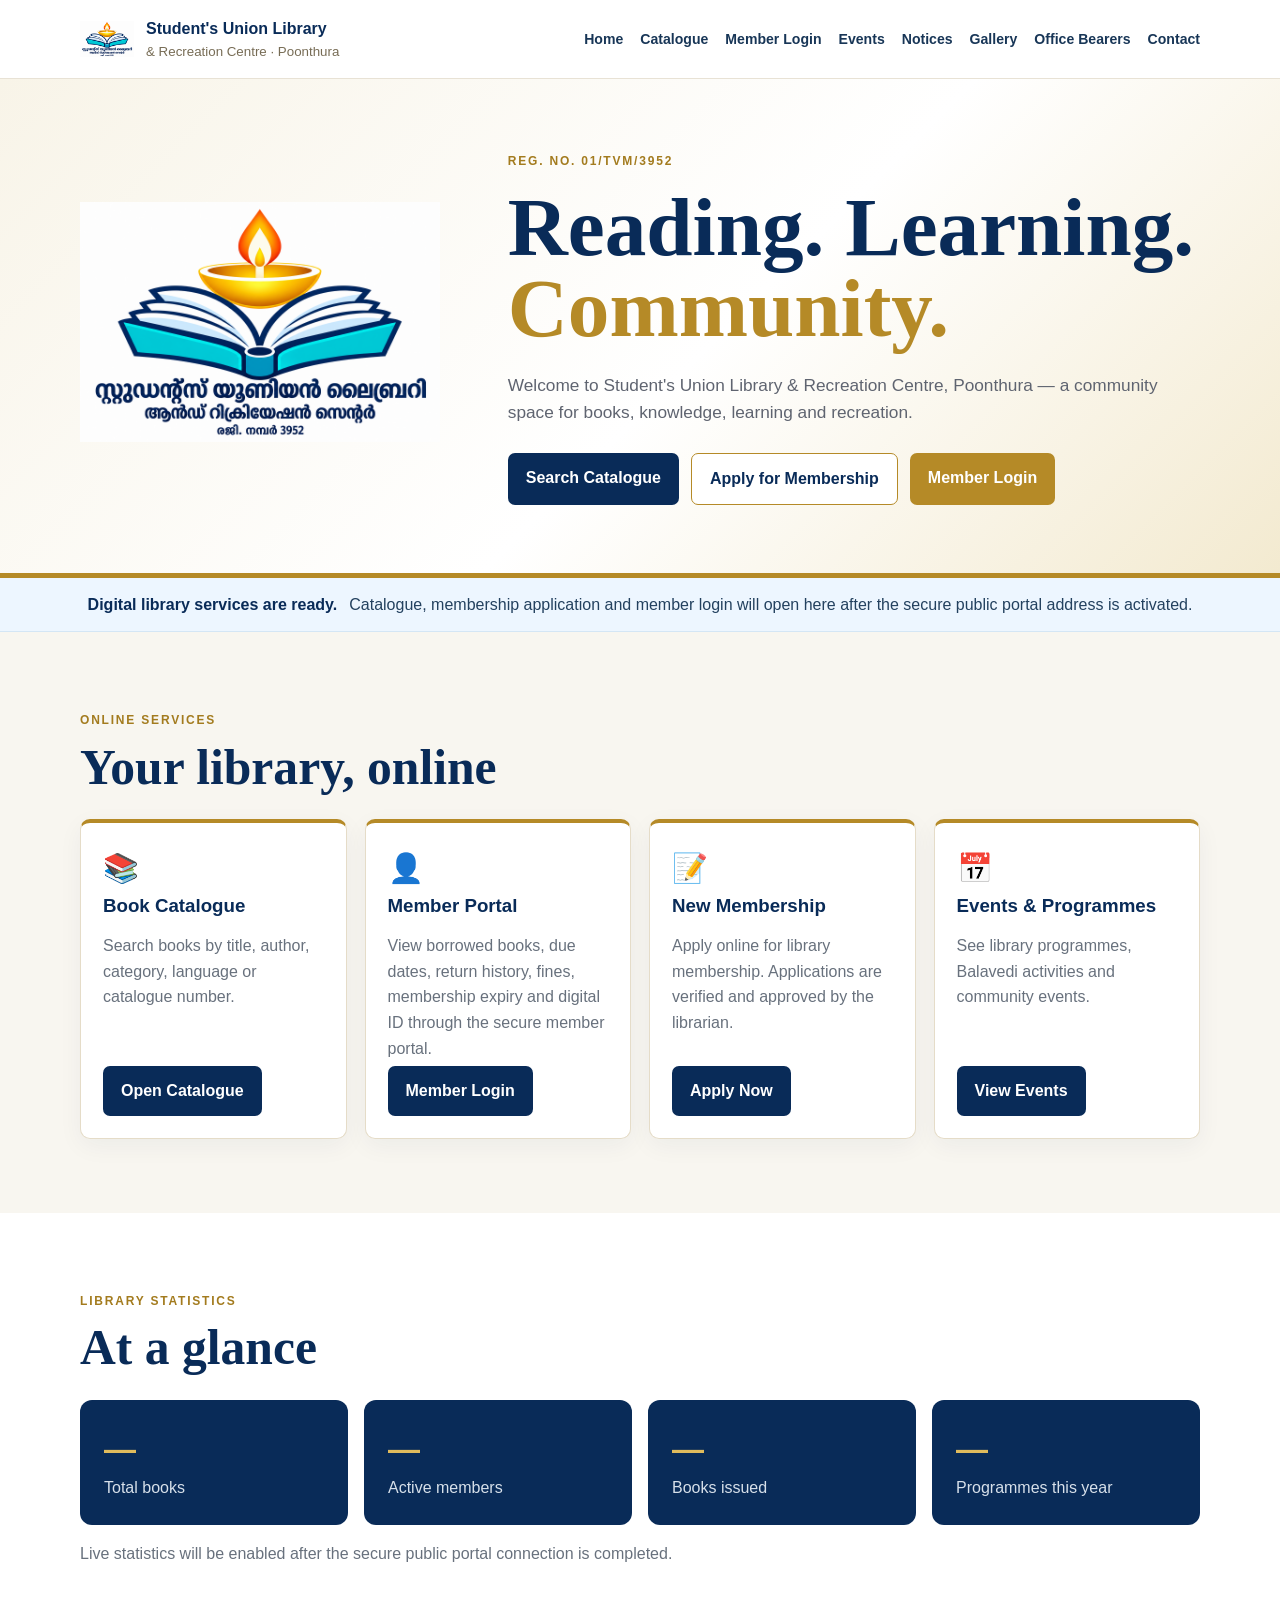
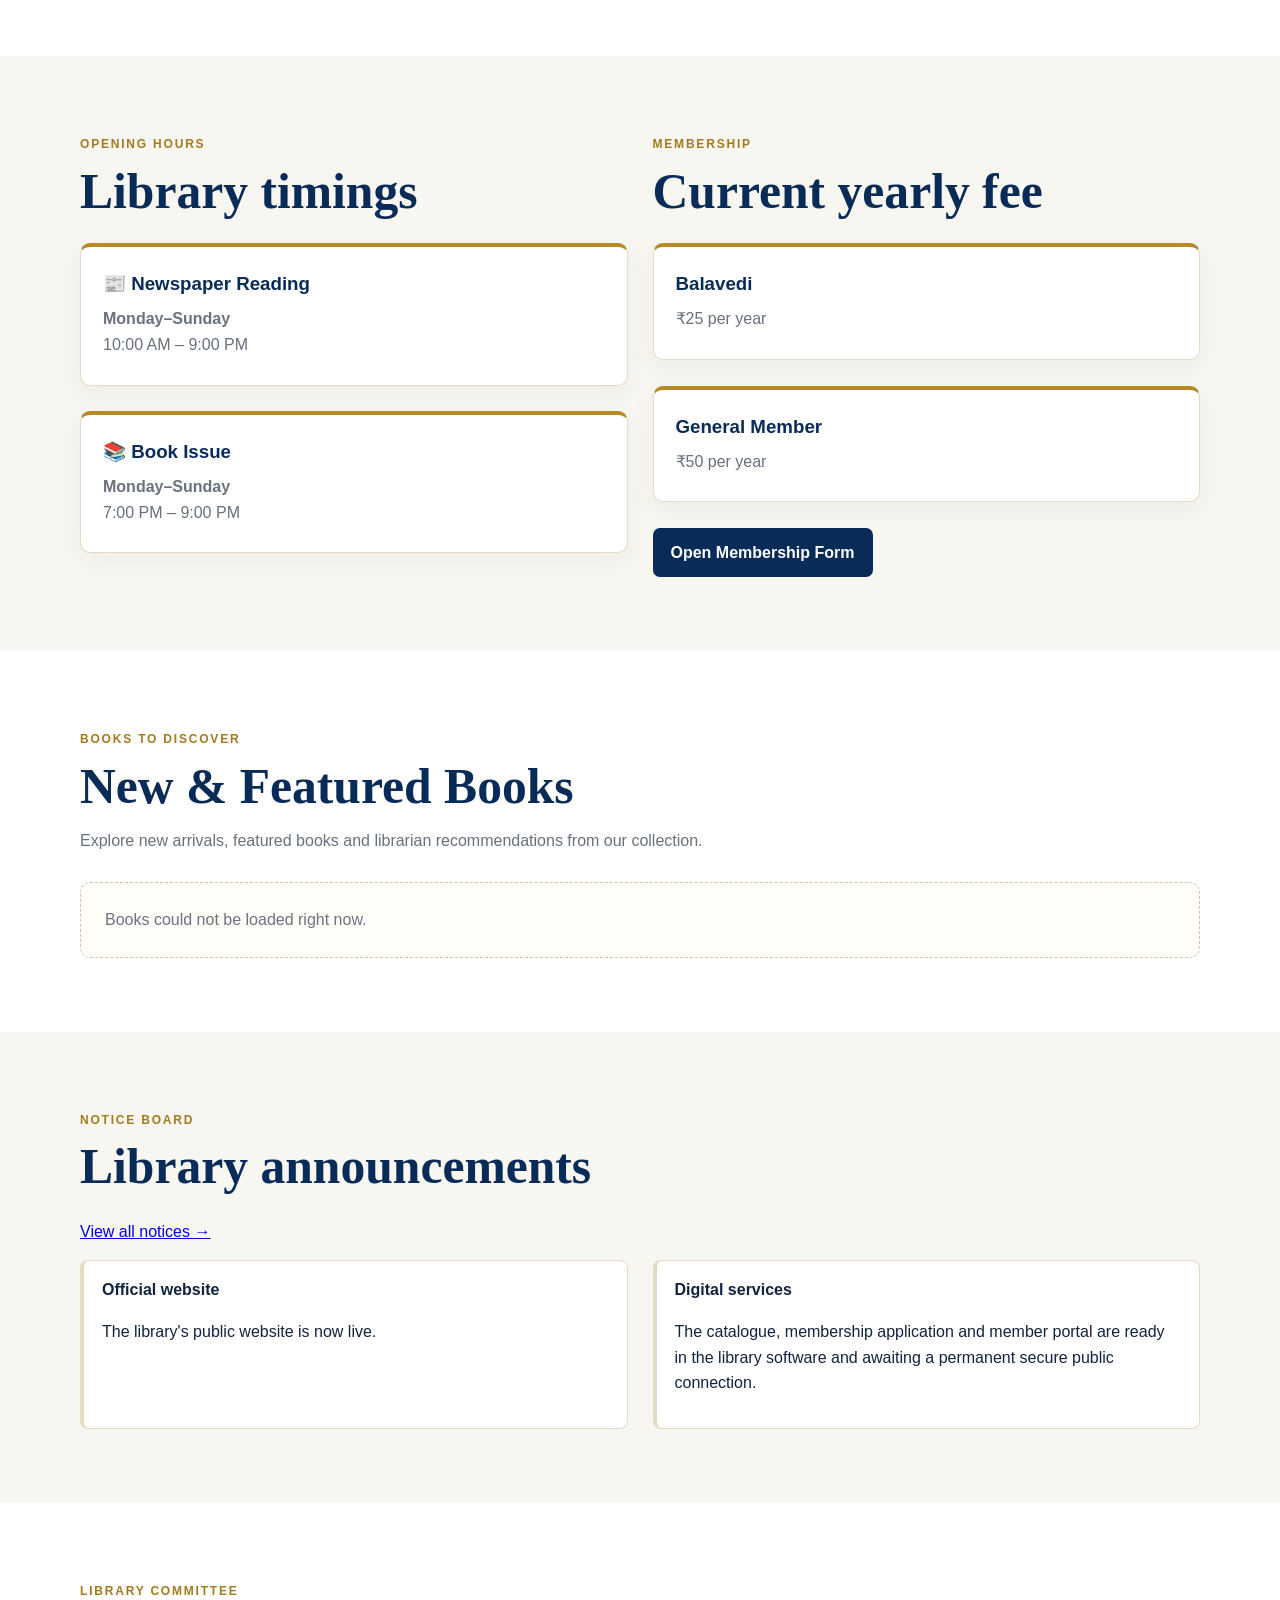
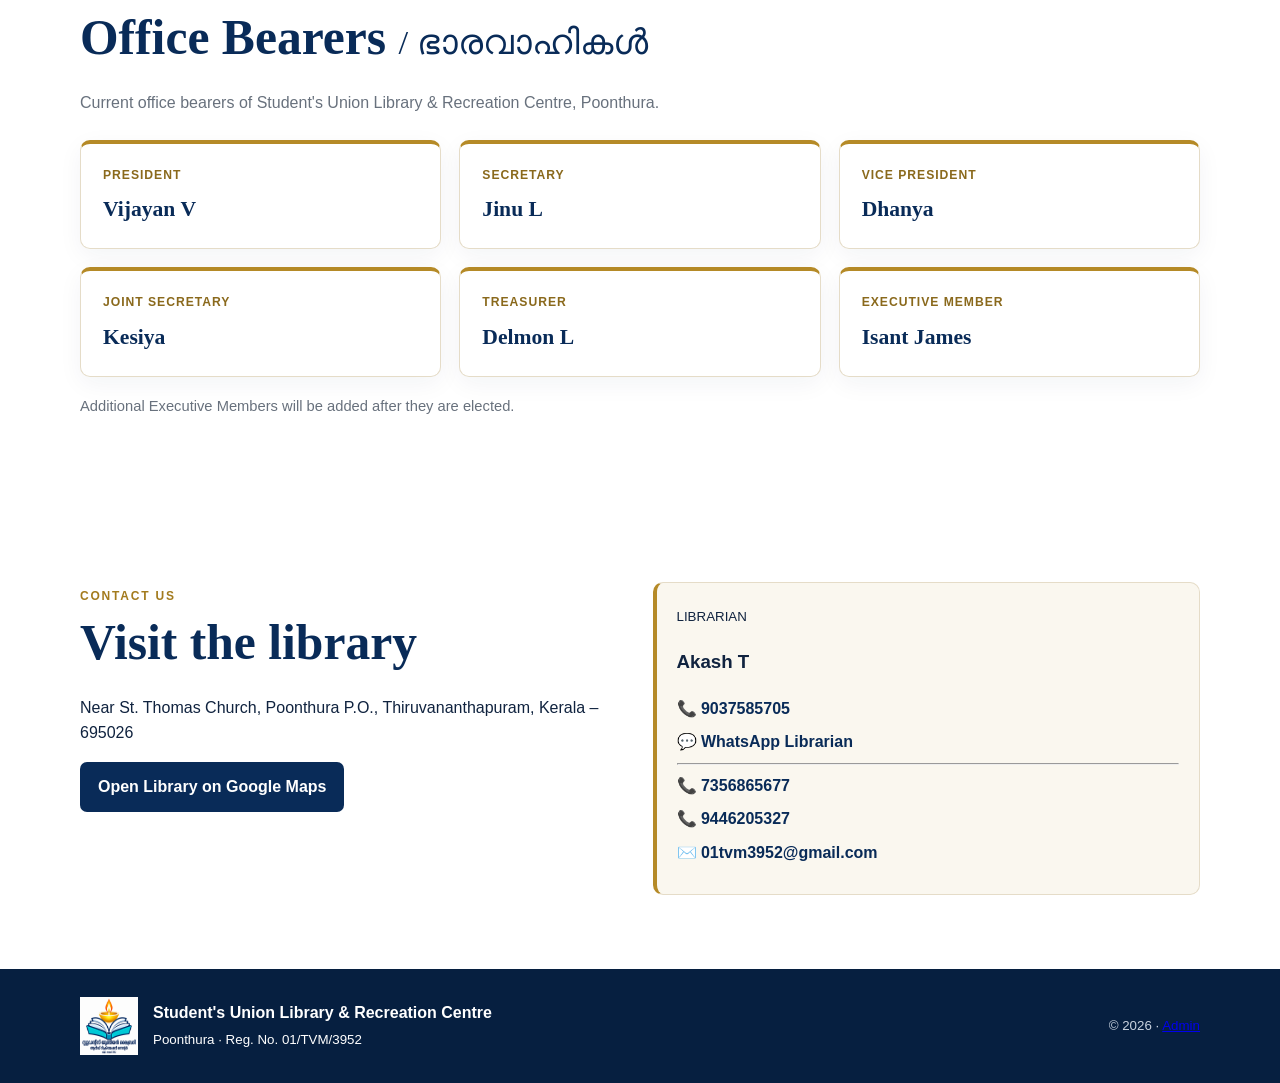
==== index.html @ 52c7177d "Fix HTML encoding issues in index.html" ====
<!doctype html><html><head><meta charset="utf-8"><meta name="viewport" content="width=device-width,initial-scale=1"><title>Student's Union Library & Recreation Centre</title><link rel="stylesheet" href="styles.css"></head><body><header class="top"><div class="wrap nav"><a class="identity" href="index.html"><img src="library-logo.png?v=20261009" alt="Library logo"><div><b>Student's Union Library</b><small>& Recreation Centre · Poonthura</small></div></a><button class="menu" aria-label="Menu">☰</button><nav><a href="index.html">Home</a><a href="catalogue.html">Catalogue</a><a href="member-login.html">Member Login</a><a href="events.html">Events</a><a href="notices.html">Notices</a><a href="gallery.html">Gallery</a><a href="#office-bearers">Office Bearers</a><a href="index.html#contact">Contact</a></nav></div></header><section class="hero"><div class="wrap hero-grid"><div class="hero-logo"><img src="library-logo.png" alt="Official library emblem"></div><div><span class="tag">REG. NO. 01/TVM/3952</span><h1>Reading. Learning.<br><em>Community.</em></h1><p>Welcome to Student's Union Library & Recreation Centre, Poonthura — a community space for books, knowledge, learning and recreation.</p><div class="actions"><a class="primary" href="catalogue.html">Search Catalogue</a><a class="outline" href="new-member-form.html">Apply for Membership</a><a class="gold-btn btn" href="member-login.html">Member Login</a></div></div></div></section><section class="portal-readiness"><div class="wrap">
<div class="portal-ready-box"><strong>Digital library services are ready.</strong>
<span>Catalogue, membership application and member login will open here after the secure public portal address is activated.</span></div>
</div></section><section class="section soft"><div class="wrap"><span class="eyebrow">Online services</span><h2>Your library, online</h2><div class="grid-4"><div class="card portal-card"><div class="icon">📚</div><h3>Book Catalogue</h3><p>Search books by title, author, category, language or catalogue number.</p><a class="btn primary" href="catalogue.html">Open Catalogue</a></div><div class="card portal-card"><div class="icon">👤</div><h3>Member Portal</h3><p>View borrowed books, due dates, return history, fines, membership expiry and digital ID through the secure member portal.</p><a class="btn primary" href="member-login.html">Member Login</a></div><div class="card portal-card"><div class="icon">📝</div><h3>New Membership</h3><p>Apply online for library membership. Applications are verified and approved by the librarian.</p><a class="btn primary" href="new-member-form.html">Apply Now</a></div><div class="card portal-card"><div class="icon">📅</div><h3>Events & Programmes</h3><p>See library programmes, Balavedi activities and community events.</p><a class="btn primary" href="events.html">View Events</a></div></div></div></section><section class="section"><div class="wrap"><span class="eyebrow">Library statistics</span><h2>At a glance</h2><div class="stats"><div class="stat"><strong>—</strong><span>Total books</span></div><div class="stat"><strong>—</strong><span>Active members</span></div><div class="stat"><strong>—</strong><span>Books issued</span></div><div class="stat"><strong>—</strong><span>Programmes this year</span></div></div><p style="color:#68717d">Live statistics will be enabled after the secure public portal connection is completed.</p></div></section><section class="section soft"><div class="wrap grid-2"><div><span class="eyebrow">Opening hours</span><h2>Library timings</h2><div class="card"><h3>📰 Newspaper Reading</h3><p><b>Monday–Sunday</b><br>10:00 AM – 9:00 PM</p></div><br><div class="card"><h3>📚 Book Issue</h3><p><b>Monday–Sunday</b><br>7:00 PM – 9:00 PM</p></div></div><div><span class="eyebrow">Membership</span><h2>Current yearly fee</h2><div class="card"><h3>Balavedi</h3><p>₹25 per year</p></div><br><div class="card"><h3>General Member</h3><p>₹50 per year</p></div><br><a class="primary" href="new-member-form.html">Open Membership Form</a></div></div></section><section class="section" id="website-books">
<div class="wrap">
<span class="eyebrow">Books to discover</span>
<h2>New &amp; Featured Books</h2>
<p class="books-intro">Explore new arrivals, featured books and librarian recommendations from our collection.</p>

<div id="website-books-grid" class="website-books-grid">
<div class="empty-state">Loading books...</div>
</div>
</div>
</section><section class="section soft"><div class="wrap"><span class="eyebrow">Notice board</span><h2>Library announcements</h2><p><a href="notices.html">View all notices →</a></p><div class="grid-2"><div class="notice"><b>Official website</b><p>The library's public website is now live.</p></div><div class="notice"><b>Digital services</b><p>The catalogue, membership application and member portal are ready in the library software and awaiting a permanent secure public connection.</p></div></div></div></section><section class="section" id="office-bearers">
<div class="wrap">
<span class="eyebrow">Library Committee</span>
<h2>Office Bearers <span class="ml-label">/ ഭാരവാഹികൾ</span></h2>
<p class="committee-intro">Current office bearers of Student's Union Library &amp; Recreation Centre, Poonthura.</p>
<div class="office-grid">
<div class="office-card"><span>President</span><h3>Vijayan V</h3></div>
<div class="office-card"><span>Secretary</span><h3>Jinu L</h3></div>
<div class="office-card"><span>Vice President</span><h3>Dhanya</h3></div>
<div class="office-card"><span>Joint Secretary</span><h3>Kesiya</h3></div>
<div class="office-card"><span>Treasurer</span><h3>Delmon L</h3></div>
<div class="office-card"><span>Executive Member</span><h3>Isant James</h3></div>
</div>
<p class="committee-note">Additional Executive Members will be added after they are elected.</p>
</div>
</section><section class="section" id="contact"><div class="wrap grid-2"><div><span class="eyebrow">Contact us</span><h2>Visit the library</h2><p>Near St. Thomas Church, Poonthura P.O., Thiruvananthapuram, Kerala – 695026</p><a class="primary" target="_blank" href="https://www.google.com/maps/search/?api=1&query=Students+Union+Library+And+Recreation+Center+Poonthura+Thiruvananthapuram+Kerala+695026">Open Library on Google Maps</a></div><div class="contact-card"><small>LIBRARIAN</small><h3>Akash T</h3><a class="contact-line" href="tel:+919037585705">📞 9037585705</a><a class="contact-line" target="_blank" href="https://wa.me/919037585705">💬 WhatsApp Librarian</a><hr><a class="contact-line" href="tel:+917356865677">📞 7356865677</a><a class="contact-line" href="tel:+919446205327">📞 9446205327</a><a class="contact-line" href="mailto:01tvm3952@gmail.com">✉️ 01tvm3952@gmail.com</a></div></div></section><footer><div class="wrap foot"><img src="library-logo.png" alt=""><div><b>Student's Union Library & Recreation Centre</b><br><small>Poonthura · Reg. No. 01/TVM/3952</small></div><small>© <span data-year></span> · <a href="https://sularc1985.pythonanywhere.com/admin/website">Admin</a></small></div></footer><script src="site.js"></script>
<script src="site.js"></script>
<script src="portal-config.js"></script>
<script src="website-settings.js"></script>
<script src="office-bearers.js"></script>
<script src="website-books.js"></script>
</body></html>
---- styles.css ----
*{box-sizing:border-box}html{scroll-behavior:smooth}body{margin:0;font-family:Arial,Helvetica,sans-serif;color:#10233f;background:#fff;line-height:1.6}:root{--navy:#092b58;--navy2:#061f40;--gold:#b58a27;--cream:#f8f4e8;--soft:#f8f6f0;--border:#e5dcc8;--muted:#68717d}.wrap{width:min(1120px,92%);margin:auto}.top{position:sticky;top:0;z-index:20;background:rgba(255,255,255,.97);border-bottom:1px solid #e8e2d5}.nav{min-height:78px;display:flex;align-items:center;justify-content:space-between;gap:20px}.identity{display:flex;align-items:center;gap:12px;text-decoration:none;color:var(--navy)}.identity img{width:54px;height:54px;object-fit:contain}.identity small,.identity b{display:block}.identity small{color:#776c55}.nav nav{display:flex;gap:17px;align-items:center}.nav nav a{text-decoration:none;color:#183657;font-weight:700;font-size:.88rem}.menu{display:none;background:none;border:0;font-size:1.5rem}.hero{background:linear-gradient(135deg,#f8f4e8,#fff 55%,#f3ead0);padding:68px 0;border-bottom:5px solid var(--gold)}.hero-grid{display:grid;grid-template-columns:.7fr 1.3fr;align-items:center;gap:55px}.hero-logo img{width:min(360px,100%)}.tag,.eyebrow{font-size:.75rem;letter-spacing:.15em;font-weight:800;color:#a37b1e;text-transform:uppercase}.hero h1,.page-hero h1,.section h2{font-family:Georgia,serif;color:var(--navy)}.hero h1{font-size:clamp(3rem,7vw,5.2rem);line-height:.98;margin:14px 0 22px}.hero h1 em{color:var(--gold);font-style:normal}.hero p{max-width:690px;color:#5f6470;font-size:1.08rem}.actions{display:flex;gap:12px;flex-wrap:wrap;margin-top:26px}.btn,.primary,.outline{display:inline-block;padding:12px 18px;border-radius:7px;text-decoration:none;font-weight:800;border:0;cursor:pointer}.primary{background:var(--navy);color:#fff}.outline{border:1px solid var(--gold);color:var(--navy);background:#fff}.gold-btn{background:var(--gold);color:#fff}.section{padding:74px 0}.soft{background:var(--soft)}.section h2{font-size:clamp(2rem,4vw,3.1rem);line-height:1.1;margin:9px 0 24px}.grid-2{display:grid;grid-template-columns:1fr 1fr;gap:25px}.grid-3{display:grid;grid-template-columns:repeat(3,1fr);gap:18px}.grid-4{display:grid;grid-template-columns:repeat(4,1fr);gap:18px}.card{background:#fff;border:1px solid var(--border);border-top:4px solid var(--gold);border-radius:10px;padding:22px;box-shadow:0 7px 24px rgba(12,40,75,.05)}.card h3{margin:0 0 7px;color:var(--navy)}.card p{margin:5px 0;color:var(--muted)}.portal-card{display:flex;flex-direction:column;min-height:205px}.portal-card .icon{font-size:1.8rem}.portal-card .btn{margin-top:auto;align-self:flex-start}.stats{display:grid;grid-template-columns:repeat(4,1fr);gap:16px}.stat{background:var(--navy);color:#fff;border-radius:12px;padding:24px}.stat strong{display:block;font-size:2rem;color:#e0bb5c}.stat span{color:#d7e0ea}.notice{border-left:4px solid var(--gold);padding:16px 18px;background:#fff;border:1px solid var(--border);border-left-width:4px;border-radius:8px}.page-hero{background:var(--cream);padding:48px 0;border-bottom:3px solid var(--gold)}.page-hero h1{margin:8px 0;font-size:clamp(2.3rem,5vw,4rem)}form{display:grid;gap:14px}.form-grid{display:grid;grid-template-columns:1fr 1fr;gap:14px}label{font-weight:700;font-size:.9rem}input,select,textarea{width:100%;padding:12px;border:1px solid #b8c1cc;border-radius:7px;font:inherit;background:#fff}textarea{min-height:100px}.empty-state{border:1px dashed #cfc4a6;background:#fffdf7;border-radius:10px;padding:24px;color:#6b7280}.contact-card{background:#faf7ef;border:1px solid var(--border);border-left:4px solid var(--gold);border-radius:10px;padding:20px}.contact-line{display:block;margin:8px 0;color:var(--navy);text-decoration:none;font-weight:700}.quick-links{display:flex;flex-wrap:wrap;gap:10px}.quick-links a{background:#fff;border:1px solid var(--border);padding:10px 12px;border-radius:7px;text-decoration:none;color:var(--navy);font-weight:700}.badge{display:inline-block;padding:4px 8px;border-radius:999px;background:#f1ead7;color:#755713;font-size:.78rem;font-weight:800}footer{background:var(--navy2);color:white;padding:28px 0}.foot{display:flex;align-items:center;gap:15px}.foot img{width:58px;height:58px}.foot>small{margin-left:auto;color:#c9d3df}@media(max-width:900px){.nav nav{display:none;position:absolute;top:78px;left:0;right:0;background:#fff;padding:20px 4%;flex-direction:column;align-items:flex-start}.nav nav.open{display:flex}.menu{display:block}.hero-grid,.grid-2{grid-template-columns:1fr}.hero-logo{text-align:center}.hero-logo img{max-width:280px}.grid-3,.grid-4,.stats{grid-template-columns:repeat(2,1fr)}}@media(max-width:600px){.grid-3,.grid-4,.stats,.form-grid{grid-template-columns:1fr}.identity small{display:none}.hero h1{font-size:3rem}.section{padding:56px 0}.foot{align-items:flex-start}.foot>small{margin-left:0}}
.photo-safety{background:#fff8df;border:1px solid #e6d28d;border-left:4px solid #b58a27;padding:14px 16px;border-radius:8px;color:#5b4b20}
.gallery-placeholder{height:150px;border-radius:8px;background:#f3efe1;display:grid;place-items:center;font-size:2.2rem;margin-bottom:14px}
.gallery-album{min-height:280px}

.gallery-grid{display:grid;grid-template-columns:repeat(2,1fr);gap:6px;margin-bottom:14px}
.gallery-grid img{width:100%;height:130px;object-fit:cover;border-radius:7px;border:1px solid #e5dcc8}
@media(max-width:600px){.gallery-grid img{height:110px}}

.office-grid{display:grid;grid-template-columns:repeat(3,1fr);gap:18px;margin-top:24px}
.office-card{background:#fff;border:1px solid var(--border);border-top:4px solid var(--gold);border-radius:10px;padding:22px;box-shadow:0 7px 24px rgba(12,40,75,.05)}
.office-card span{display:block;color:#8a691c;font-size:.76rem;font-weight:800;letter-spacing:.08em;text-transform:uppercase;margin-bottom:7px}
.office-card h3{margin:0;color:var(--navy);font-family:Georgia,serif;font-size:1.35rem}
.ml-label{font-size:.7em;font-weight:500}
.committee-intro,.committee-note{color:var(--muted)}
.committee-note{margin-top:18px;font-size:.92rem}
@media(max-width:900px){.office-grid{grid-template-columns:repeat(2,1fr)}}
@media(max-width:600px){.office-grid{grid-template-columns:1fr}}

/* Website v13 — public portal integration */
.portal-readiness{background:#edf6ff;border-bottom:1px solid #d4e6f5;padding:14px 0}
.portal-ready-box{display:flex;gap:12px;align-items:center;justify-content:center;text-align:center;flex-wrap:wrap;color:#23415f}
.portal-ready-box strong{color:var(--navy)}
.portal-connect-card{max-width:780px;margin:auto;background:#fff;border:1px solid var(--border);border-top:4px solid var(--gold);border-radius:12px;padding:28px;display:grid;grid-template-columns:auto 1fr;gap:20px;box-shadow:0 10px 30px rgba(12,40,75,.06)}
.portal-status-icon{width:58px;height:58px;border-radius:50%;display:grid;place-items:center;background:#f5eedc;font-size:1.6rem}
.portal-connect-card h2{margin:0 0 8px;color:var(--navy)}
.portal-note{margin-top:14px;color:var(--muted);font-size:.9rem}
.portal-disabled{opacity:.58;cursor:not-allowed;background:#66788b}
@media(max-width:600px){.portal-connect-card{grid-template-columns:1fr}.portal-status-icon{width:48px;height:48px}}
/* Website Books — live book display */
.books-intro{
  max-width:720px;
  margin:-10px 0 28px;
  color:var(--muted);
}

.website-books-grid{
  display:grid;
  grid-template-columns:repeat(3,1fr);
  gap:24px;
  align-items:stretch;
}

.website-books-grid .empty-state{
  grid-column:1/-1;
}

.website-book-card{
  background:#fff;
  border:1px solid var(--border);
  border-radius:12px;
  overflow:hidden;
  box-shadow:0 8px 26px rgba(12,40,75,.07);
  display:flex;
  flex-direction:column;
  min-width:0;
}

.website-book-cover{
  height:310px;
  background:#f5f1e6;
  display:flex;
  align-items:center;
  justify-content:center;
  padding:16px;
  border-bottom:1px solid var(--border);
}

.website-book-cover img{
  display:block;
  width:100%;
  height:100%;
  object-fit:contain;
}

.website-book-cover-empty{
  flex-direction:column;
  gap:8px;
  color:var(--muted);
}

.website-book-cover-empty span{
  font-size:3rem;
}

.website-book-content{
  padding:20px;
  display:flex;
  flex-direction:column;
  flex:1;
}

.website-book-content h3{
  margin:12px 0 6px;
  color:var(--navy);
  font-family:Georgia,serif;
  font-size:1.35rem;
}

.website-book-meta{
  margin:0 0 10px;
  color:#7a6842;
  font-size:.88rem;
  font-weight:700;
}

.website-book-description{
  margin:4px 0 18px;
  color:var(--muted);
  font-size:.95rem;
  line-height:1.6;
}

.website-book-link{
  margin-top:auto;
  align-self:flex-start;
}

@media(max-width:900px){
  .website-books-grid{
    grid-template-columns:repeat(2,1fr);
  }
}

@media(max-width:600px){
  .website-books-grid{
    grid-template-columns:1fr;
  }

  .website-book-cover{
    height:290px;
  }
}
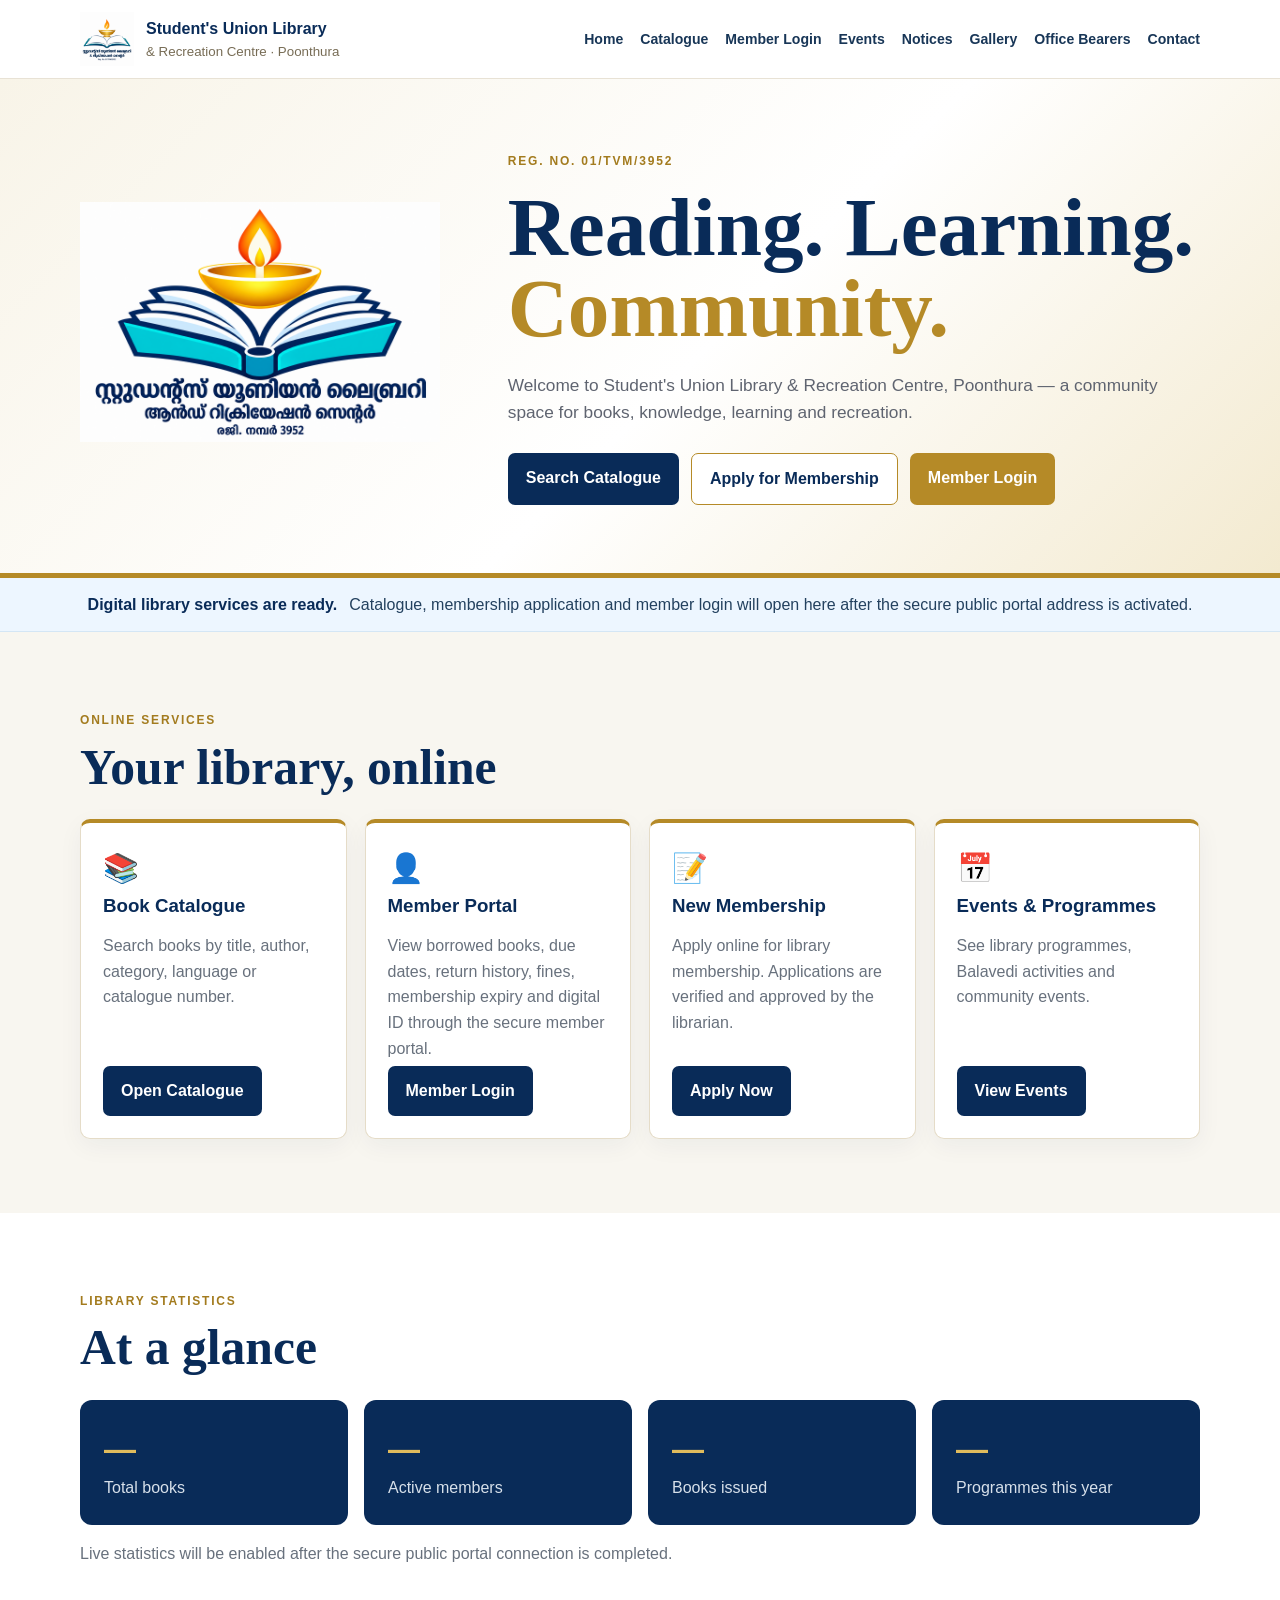
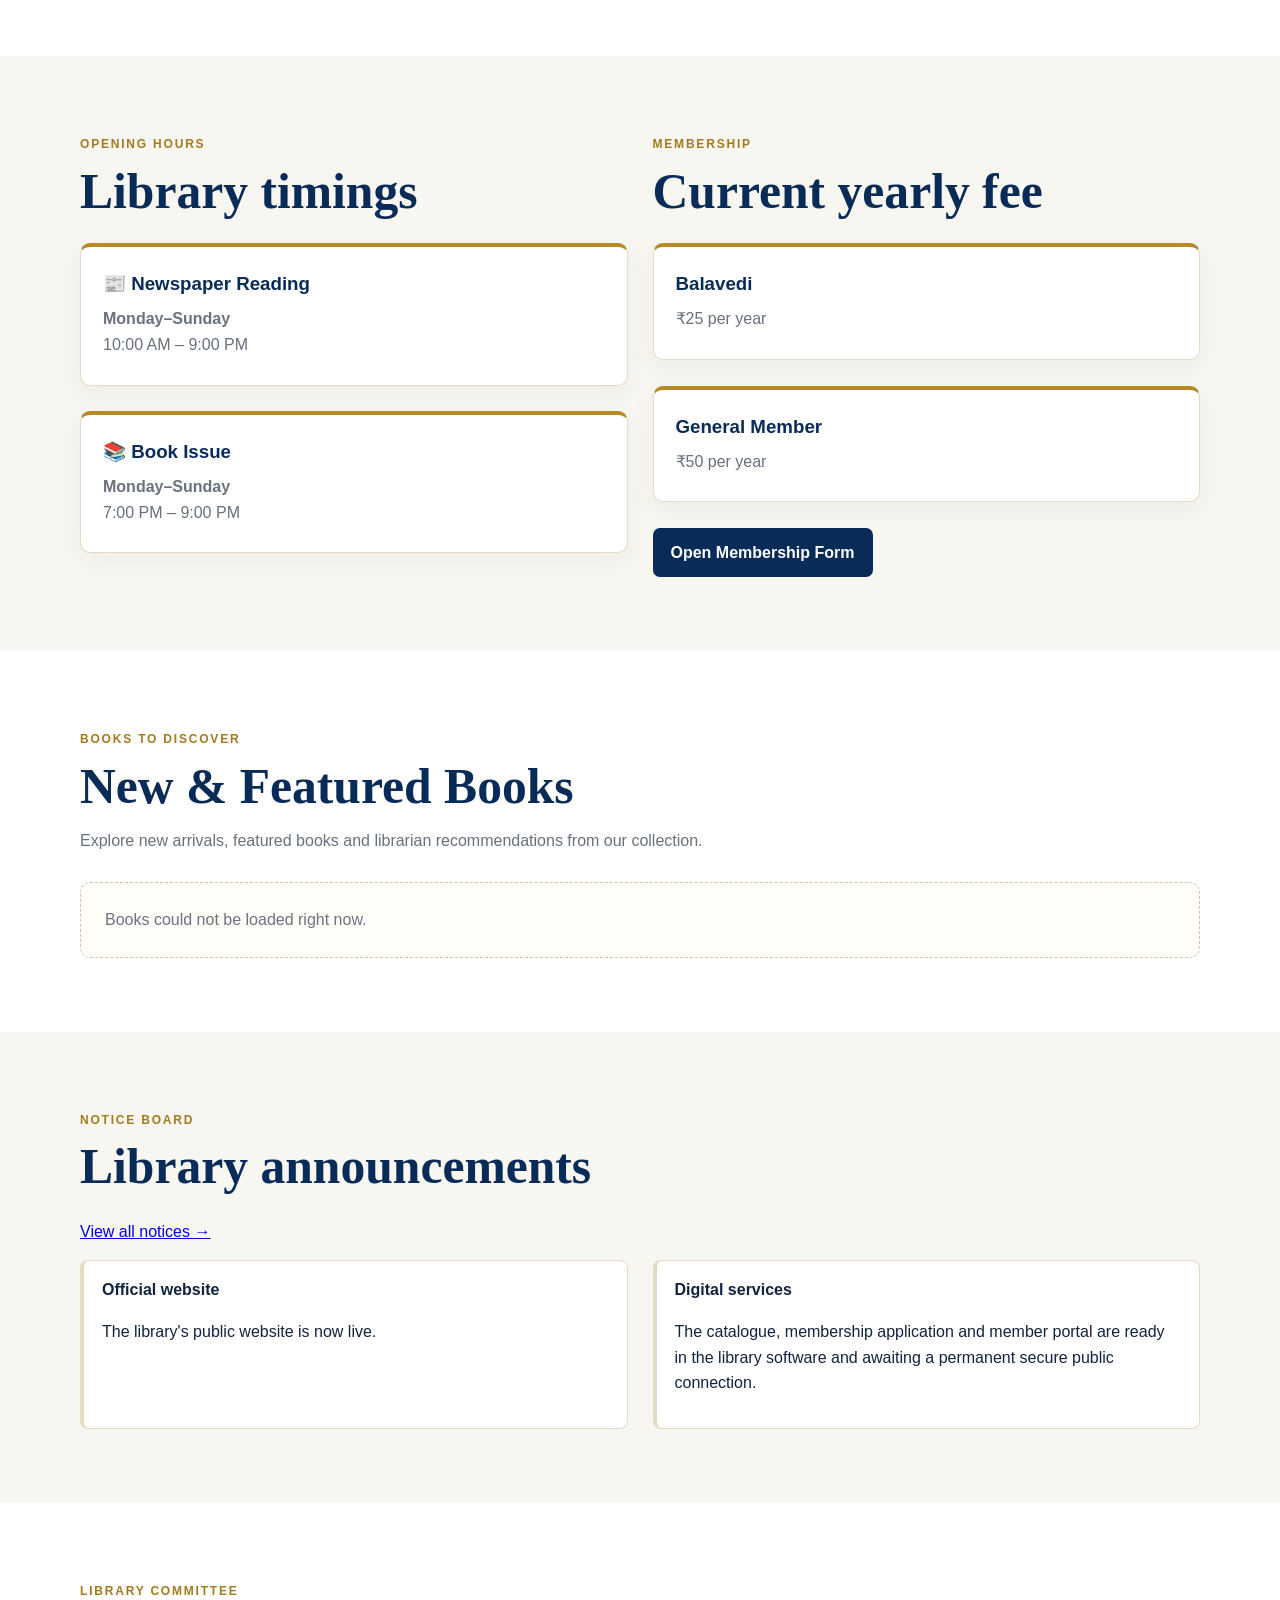
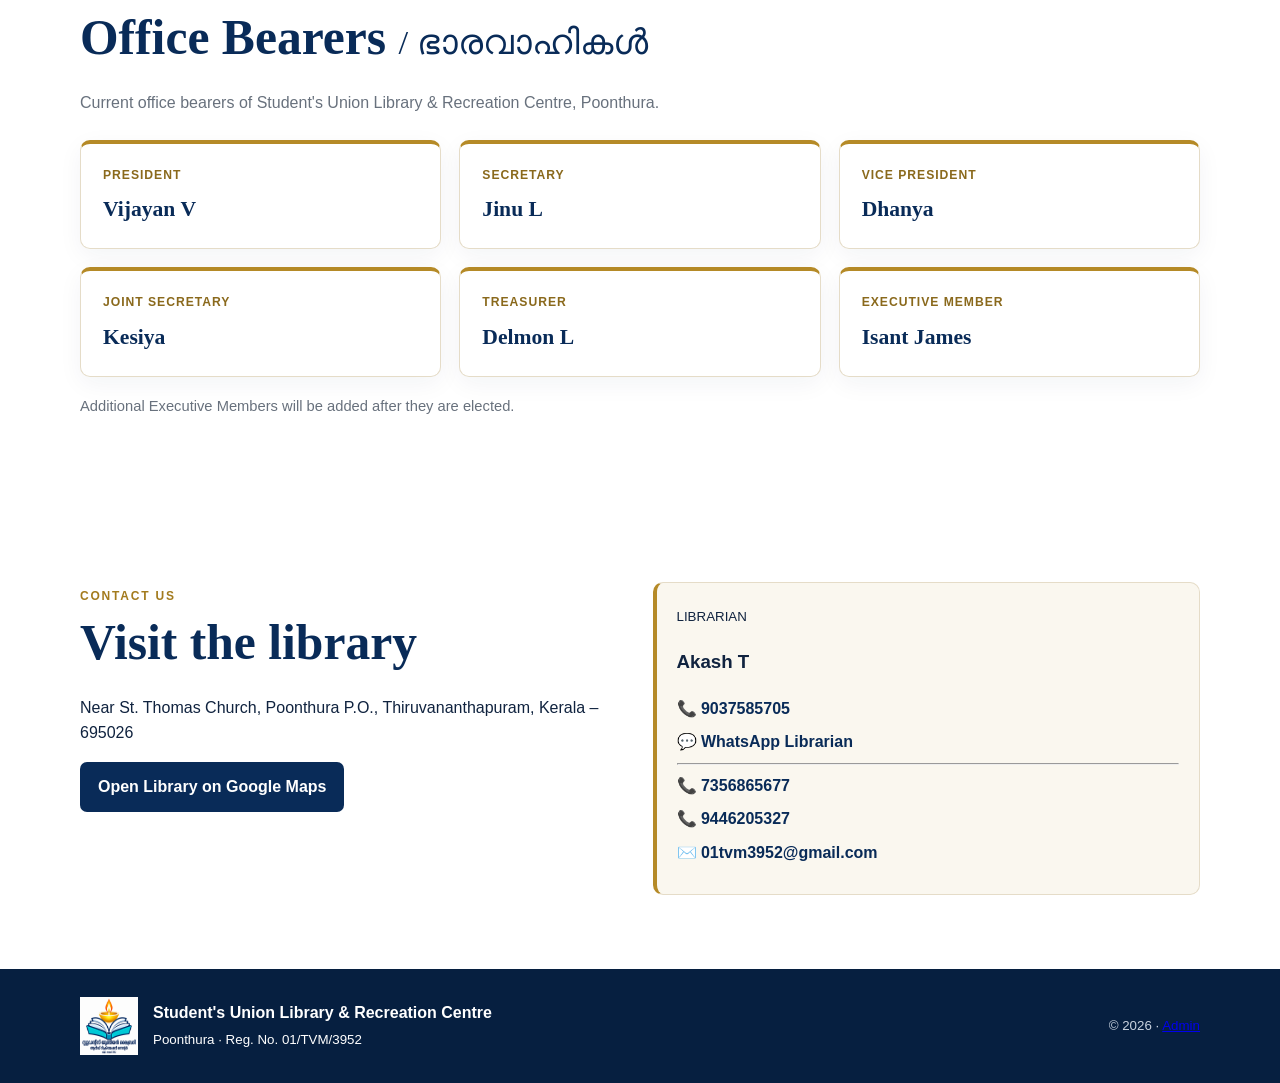
==== commit b4dcb1d3: "Fix HTML structure and update logo image source" ====
--- a/index.html
+++ b/index.html
@@ -1,4 +1,4 @@
-<!doctype html><html><head><meta charset="utf-8"><meta name="viewport" content="width=device-width,initial-scale=1"><title>Student's Union Library & Recreation Centre</title><link rel="stylesheet" href="styles.css"></head><body><header class="top"><div class="wrap nav"><a class="identity" href="index.html"><img src="library-logo.png?v=20261009" alt="Library logo"><div><b>Student's Union Library</b><small>& Recreation Centre · Poonthura</small></div></a><button class="menu" aria-label="Menu">☰</button><nav><a href="index.html">Home</a><a href="catalogue.html">Catalogue</a><a href="member-login.html">Member Login</a><a href="events.html">Events</a><a href="notices.html">Notices</a><a href="gallery.html">Gallery</a><a href="#office-bearers">Office Bearers</a><a href="index.html#contact">Contact</a></nav></div></header><section class="hero"><div class="wrap hero-grid"><div class="hero-logo"><img src="library-logo.png" alt="Official library emblem"></div><div><span class="tag">REG. NO. 01/TVM/3952</span><h1>Reading. Learning.<br><em>Community.</em></h1><p>Welcome to Student's Union Library & Recreation Centre, Poonthura — a community space for books, knowledge, learning and recreation.</p><div class="actions"><a class="primary" href="catalogue.html">Search Catalogue</a><a class="outline" href="new-member-form.html">Apply for Membership</a><a class="gold-btn btn" href="member-login.html">Member Login</a></div></div></div></section><section class="portal-readiness"><div class="wrap">
+<!doctype html><html><head><meta charset="utf-8"><meta name="viewport" content="width=device-width,initial-scale=1"><title>Student's Union Library & Recreation Centre</title><link rel="stylesheet" href="styles.css"></head><body><header class="top"><div class="wrap nav"><a class="identity" href="index.html"><img src="library-logo.png.png?v=20261009" alt="Library logo"><div><b>Student's Union Library</b><small>& Recreation Centre · Poonthura</small></div></a><button class="menu" aria-label="Menu">☰</button><nav><a href="index.html">Home</a><a href="catalogue.html">Catalogue</a><a href="member-login.html">Member Login</a><a href="events.html">Events</a><a href="notices.html">Notices</a><a href="gallery.html">Gallery</a><a href="#office-bearers">Office Bearers</a><a href="index.html#contact">Contact</a></nav></div></header><section class="hero"><div class="wrap hero-grid"><div class="hero-logo"><img src="library-logo.png?v=20261009" alt=""></div><div><span class="tag">REG. NO. 01/TVM/3952</span><h1>Reading. Learning.<br><em>Community.</em></h1><p>Welcome to Student's Union Library & Recreation Centre, Poonthura — a community space for books, knowledge, learning and recreation.</p><div class="actions"><a class="primary" href="catalogue.html">Search Catalogue</a><a class="outline" href="new-member-form.html">Apply for Membership</a><a class="gold-btn btn" href="member-login.html">Member Login</a></div></div></div></section><section class="portal-readiness"><div class="wrap">
 <div class="portal-ready-box"><strong>Digital library services are ready.</strong>
 <span>Catalogue, membership application and member login will open here after the secure public portal address is activated.</span></div>
 </div></section><section class="section soft"><div class="wrap"><span class="eyebrow">Online services</span><h2>Your library, online</h2><div class="grid-4"><div class="card portal-card"><div class="icon">📚</div><h3>Book Catalogue</h3><p>Search books by title, author, category, language or catalogue number.</p><a class="btn primary" href="catalogue.html">Open Catalogue</a></div><div class="card portal-card"><div class="icon">👤</div><h3>Member Portal</h3><p>View borrowed books, due dates, return history, fines, membership expiry and digital ID through the secure member portal.</p><a class="btn primary" href="member-login.html">Member Login</a></div><div class="card portal-card"><div class="icon">📝</div><h3>New Membership</h3><p>Apply online for library membership. Applications are verified and approved by the librarian.</p><a class="btn primary" href="new-member-form.html">Apply Now</a></div><div class="card portal-card"><div class="icon">📅</div><h3>Events & Programmes</h3><p>See library programmes, Balavedi activities and community events.</p><a class="btn primary" href="events.html">View Events</a></div></div></div></section><section class="section"><div class="wrap"><span class="eyebrow">Library statistics</span><h2>At a glance</h2><div class="stats"><div class="stat"><strong>—</strong><span>Total books</span></div><div class="stat"><strong>—</strong><span>Active members</span></div><div class="stat"><strong>—</strong><span>Books issued</span></div><div class="stat"><strong>—</strong><span>Programmes this year</span></div></div><p style="color:#68717d">Live statistics will be enabled after the secure public portal connection is completed.</p></div></section><section class="section soft"><div class="wrap grid-2"><div><span class="eyebrow">Opening hours</span><h2>Library timings</h2><div class="card"><h3>📰 Newspaper Reading</h3><p><b>Monday–Sunday</b><br>10:00 AM – 9:00 PM</p></div><br><div class="card"><h3>📚 Book Issue</h3><p><b>Monday–Sunday</b><br>7:00 PM – 9:00 PM</p></div></div><div><span class="eyebrow">Membership</span><h2>Current yearly fee</h2><div class="card"><h3>Balavedi</h3><p>₹25 per year</p></div><br><div class="card"><h3>General Member</h3><p>₹50 per year</p></div><br><a class="primary" href="new-member-form.html">Open Membership Form</a></div></div></section><section class="section" id="website-books">
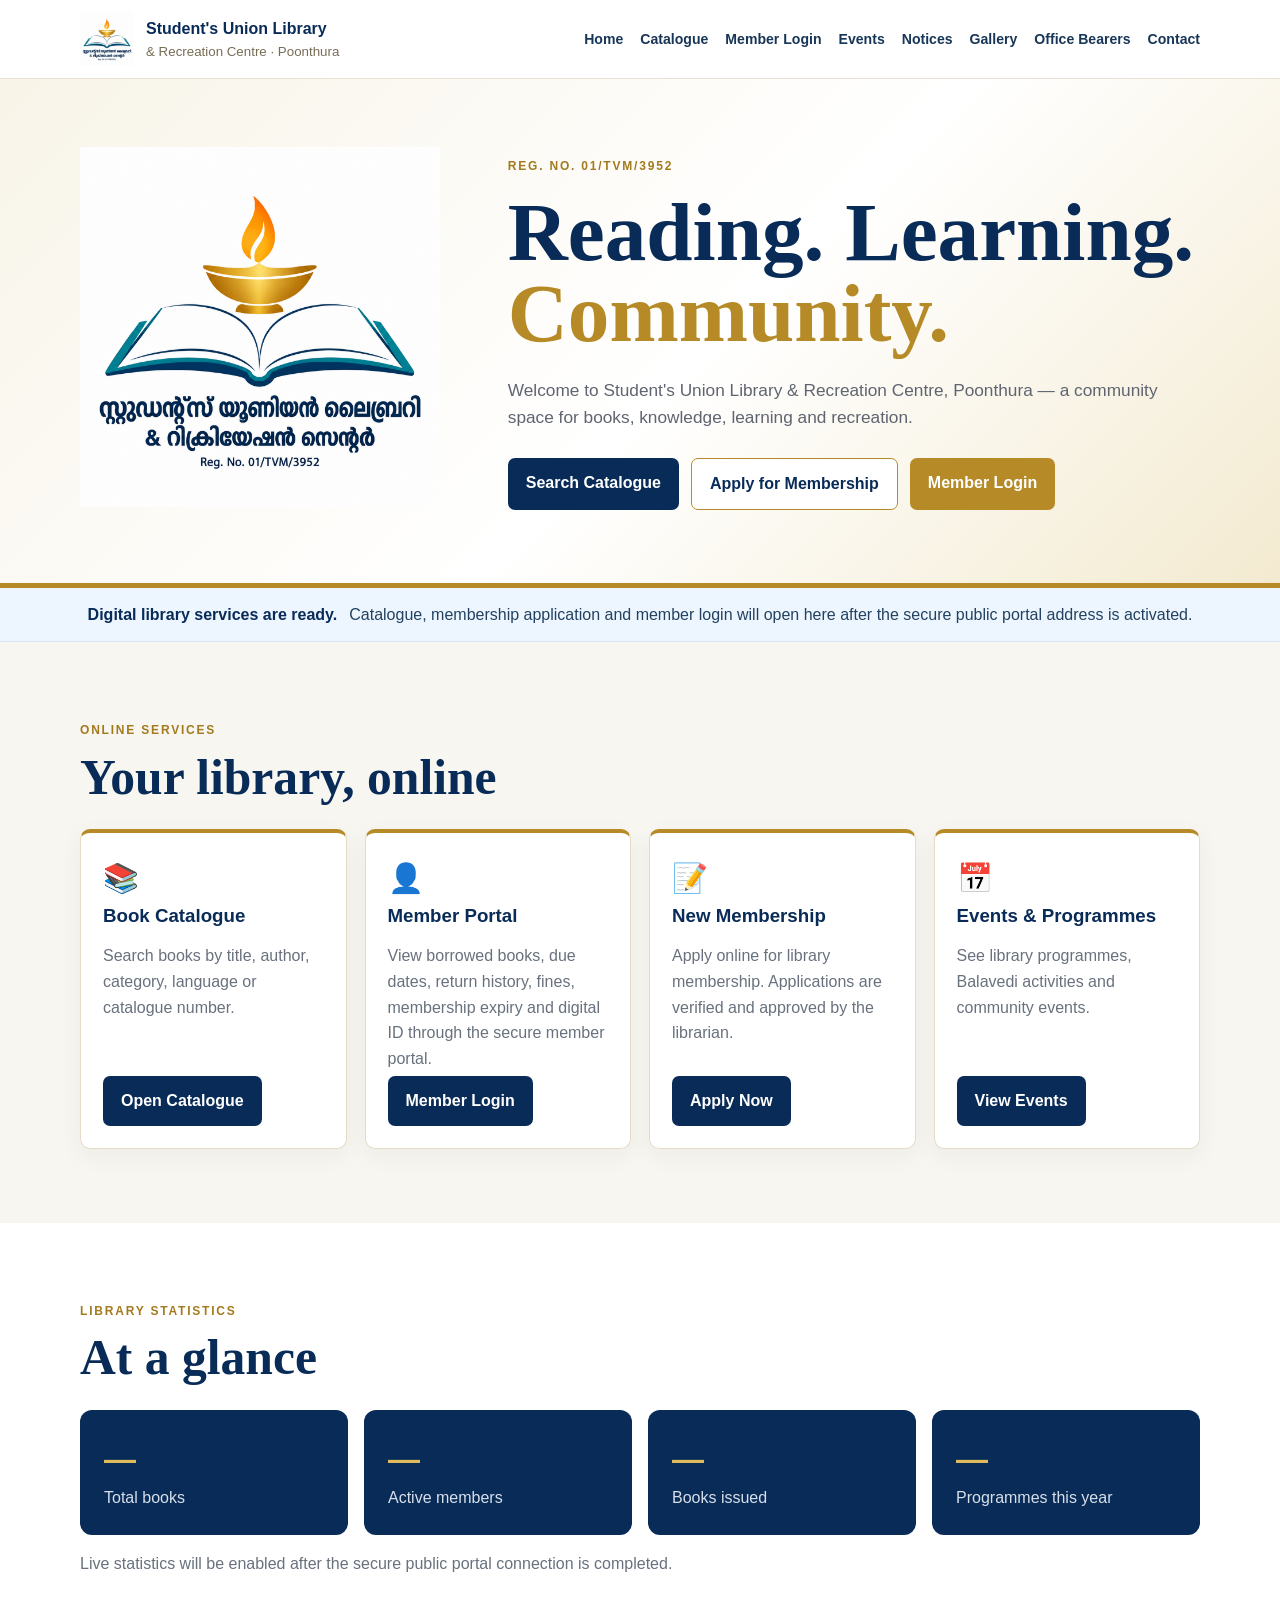
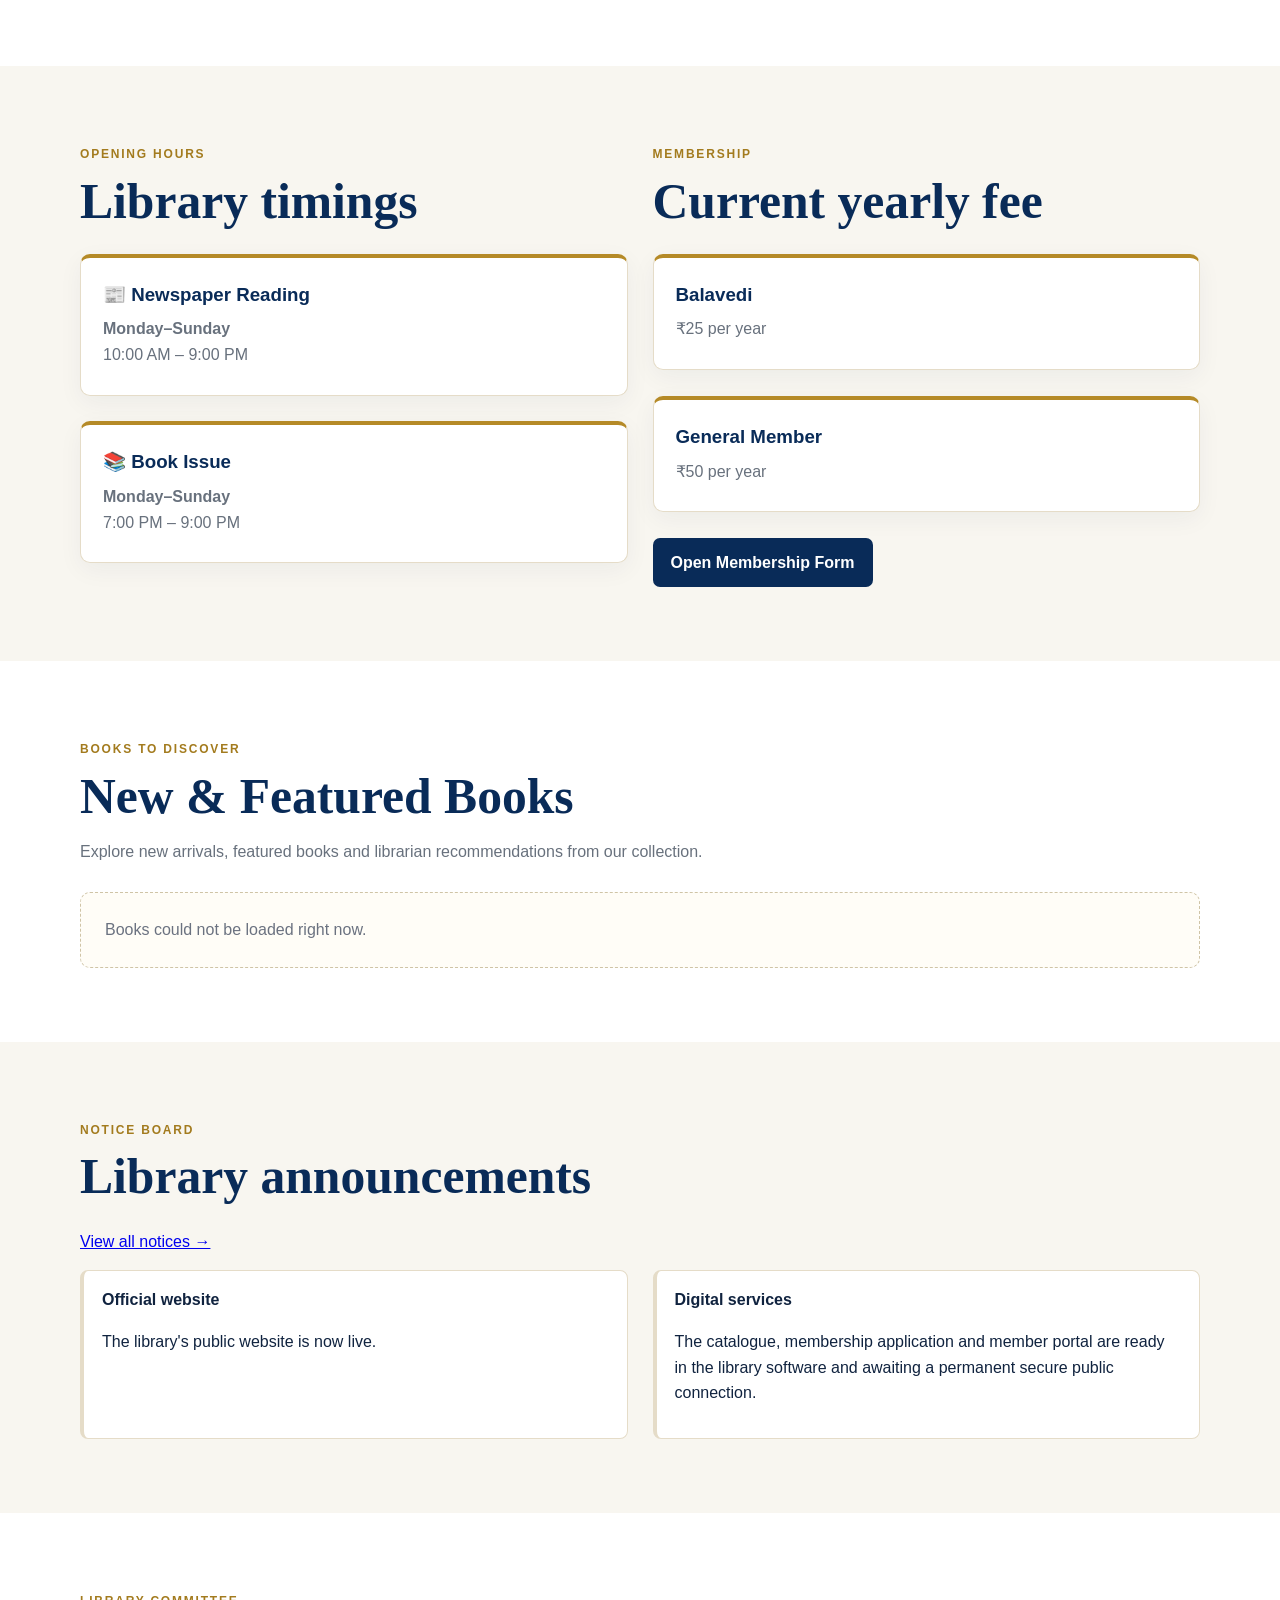
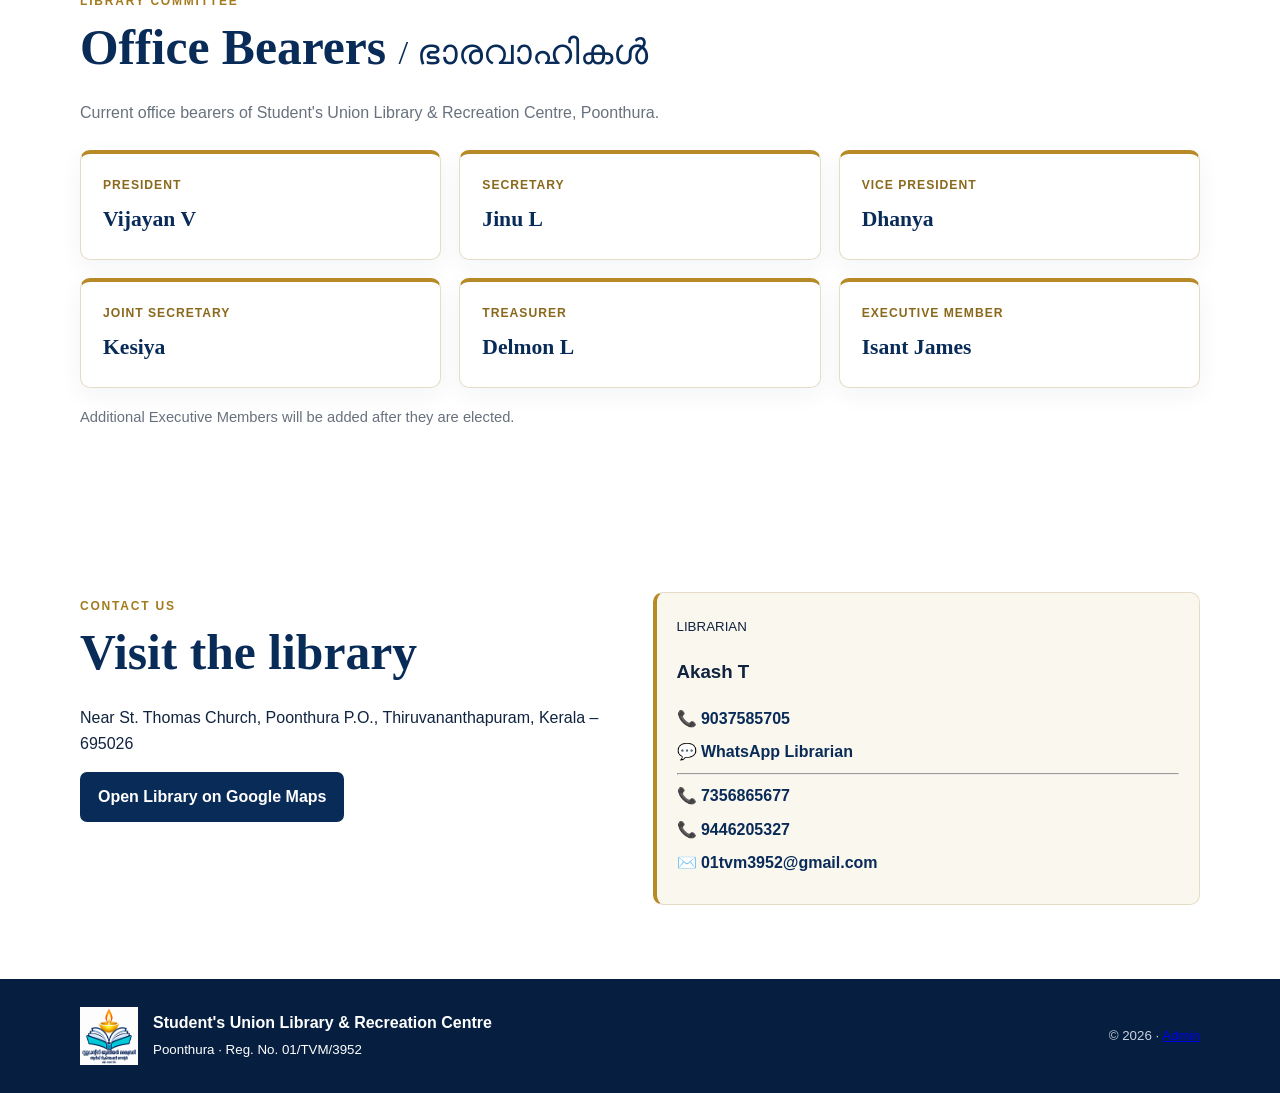
==== commit 2b55e8f3: "Fix HTML formatting issues in index.html" ====
--- a/index.html
+++ b/index.html
@@ -1,4 +1,4 @@
-<!doctype html><html><head><meta charset="utf-8"><meta name="viewport" content="width=device-width,initial-scale=1"><title>Student's Union Library & Recreation Centre</title><link rel="stylesheet" href="styles.css"></head><body><header class="top"><div class="wrap nav"><a class="identity" href="index.html"><img src="library-logo.png.png?v=20261009" alt="Library logo"><div><b>Student's Union Library</b><small>& Recreation Centre · Poonthura</small></div></a><button class="menu" aria-label="Menu">☰</button><nav><a href="index.html">Home</a><a href="catalogue.html">Catalogue</a><a href="member-login.html">Member Login</a><a href="events.html">Events</a><a href="notices.html">Notices</a><a href="gallery.html">Gallery</a><a href="#office-bearers">Office Bearers</a><a href="index.html#contact">Contact</a></nav></div></header><section class="hero"><div class="wrap hero-grid"><div class="hero-logo"><img src="library-logo.png?v=20261009" alt=""></div><div><span class="tag">REG. NO. 01/TVM/3952</span><h1>Reading. Learning.<br><em>Community.</em></h1><p>Welcome to Student's Union Library & Recreation Centre, Poonthura — a community space for books, knowledge, learning and recreation.</p><div class="actions"><a class="primary" href="catalogue.html">Search Catalogue</a><a class="outline" href="new-member-form.html">Apply for Membership</a><a class="gold-btn btn" href="member-login.html">Member Login</a></div></div></div></section><section class="portal-readiness"><div class="wrap">
+<!doctype html><html><head><meta charset="utf-8"><meta name="viewport" content="width=device-width,initial-scale=1"><title>Student's Union Library & Recreation Centre</title><link rel="stylesheet" href="styles.css"></head><body><header class="top"><div class="wrap nav"><a class="identity" href="index.html"><img src="library-logo.png.png?v=20261009" alt="Library logo"><div><b>Student's Union Library</b><small>& Recreation Centre · Poonthura</small></div></a><button class="menu" aria-label="Menu">☰</button><nav><a href="index.html">Home</a><a href="catalogue.html">Catalogue</a><a href="member-login.html">Member Login</a><a href="events.html">Events</a><a href="notices.html">Notices</a><a href="gallery.html">Gallery</a><a href="#office-bearers">Office Bearers</a><a href="index.html#contact">Contact</a></nav></div></header><section class="hero"><div class="wrap hero-grid"><div class="hero-logo"><img src="library-logo.png.png?v=20261009" alt=""></div><div><span class="tag">REG. NO. 01/TVM/3952</span><h1>Reading. Learning.<br><em>Community.</em></h1><p>Welcome to Student's Union Library & Recreation Centre, Poonthura — a community space for books, knowledge, learning and recreation.</p><div class="actions"><a class="primary" href="catalogue.html">Search Catalogue</a><a class="outline" href="new-member-form.html">Apply for Membership</a><a class="gold-btn btn" href="member-login.html">Member Login</a></div></div></div></section><section class="portal-readiness"><div class="wrap">
 <div class="portal-ready-box"><strong>Digital library services are ready.</strong>
 <span>Catalogue, membership application and member login will open here after the secure public portal address is activated.</span></div>
 </div></section><section class="section soft"><div class="wrap"><span class="eyebrow">Online services</span><h2>Your library, online</h2><div class="grid-4"><div class="card portal-card"><div class="icon">📚</div><h3>Book Catalogue</h3><p>Search books by title, author, category, language or catalogue number.</p><a class="btn primary" href="catalogue.html">Open Catalogue</a></div><div class="card portal-card"><div class="icon">👤</div><h3>Member Portal</h3><p>View borrowed books, due dates, return history, fines, membership expiry and digital ID through the secure member portal.</p><a class="btn primary" href="member-login.html">Member Login</a></div><div class="card portal-card"><div class="icon">📝</div><h3>New Membership</h3><p>Apply online for library membership. Applications are verified and approved by the librarian.</p><a class="btn primary" href="new-member-form.html">Apply Now</a></div><div class="card portal-card"><div class="icon">📅</div><h3>Events & Programmes</h3><p>See library programmes, Balavedi activities and community events.</p><a class="btn primary" href="events.html">View Events</a></div></div></div></section><section class="section"><div class="wrap"><span class="eyebrow">Library statistics</span><h2>At a glance</h2><div class="stats"><div class="stat"><strong>—</strong><span>Total books</span></div><div class="stat"><strong>—</strong><span>Active members</span></div><div class="stat"><strong>—</strong><span>Books issued</span></div><div class="stat"><strong>—</strong><span>Programmes this year</span></div></div><p style="color:#68717d">Live statistics will be enabled after the secure public portal connection is completed.</p></div></section><section class="section soft"><div class="wrap grid-2"><div><span class="eyebrow">Opening hours</span><h2>Library timings</h2><div class="card"><h3>📰 Newspaper Reading</h3><p><b>Monday–Sunday</b><br>10:00 AM – 9:00 PM</p></div><br><div class="card"><h3>📚 Book Issue</h3><p><b>Monday–Sunday</b><br>7:00 PM – 9:00 PM</p></div></div><div><span class="eyebrow">Membership</span><h2>Current yearly fee</h2><div class="card"><h3>Balavedi</h3><p>₹25 per year</p></div><br><div class="card"><h3>General Member</h3><p>₹50 per year</p></div><br><a class="primary" href="new-member-form.html">Open Membership Form</a></div></div></section><section class="section" id="website-books">
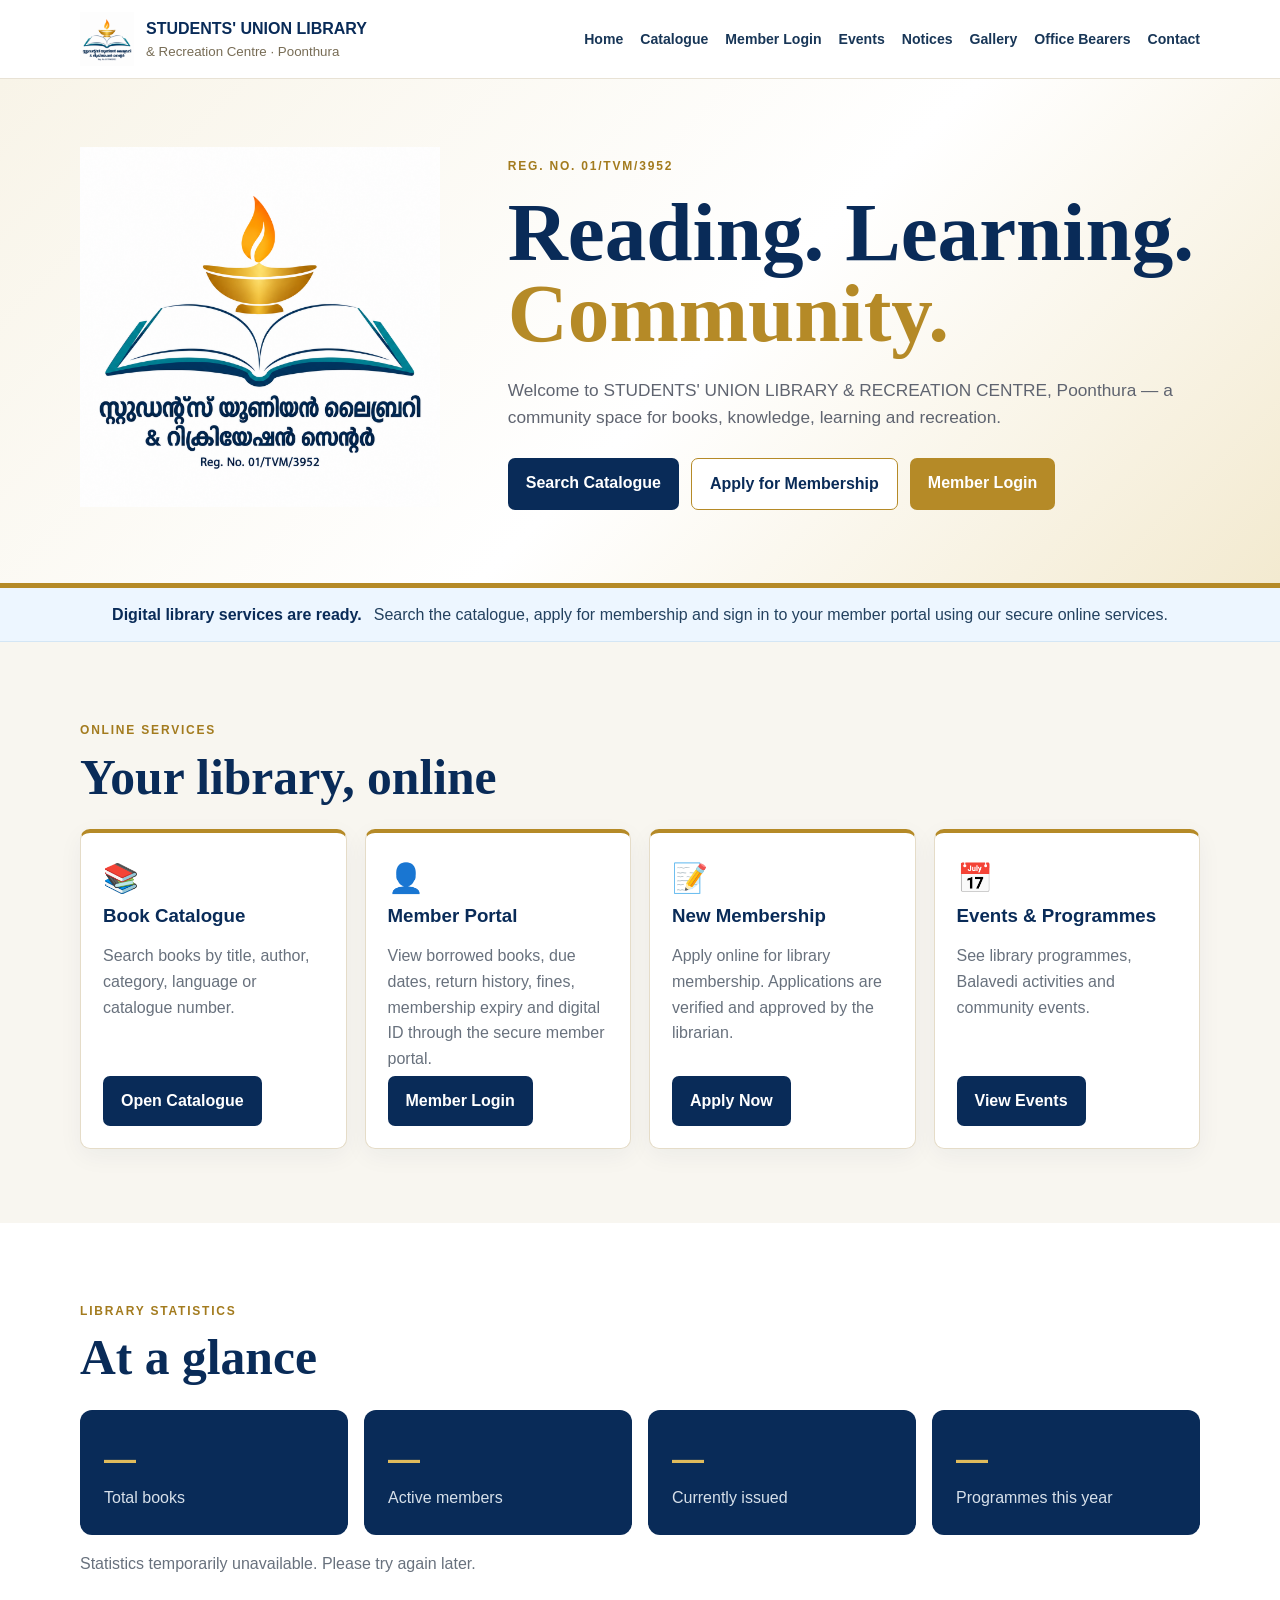
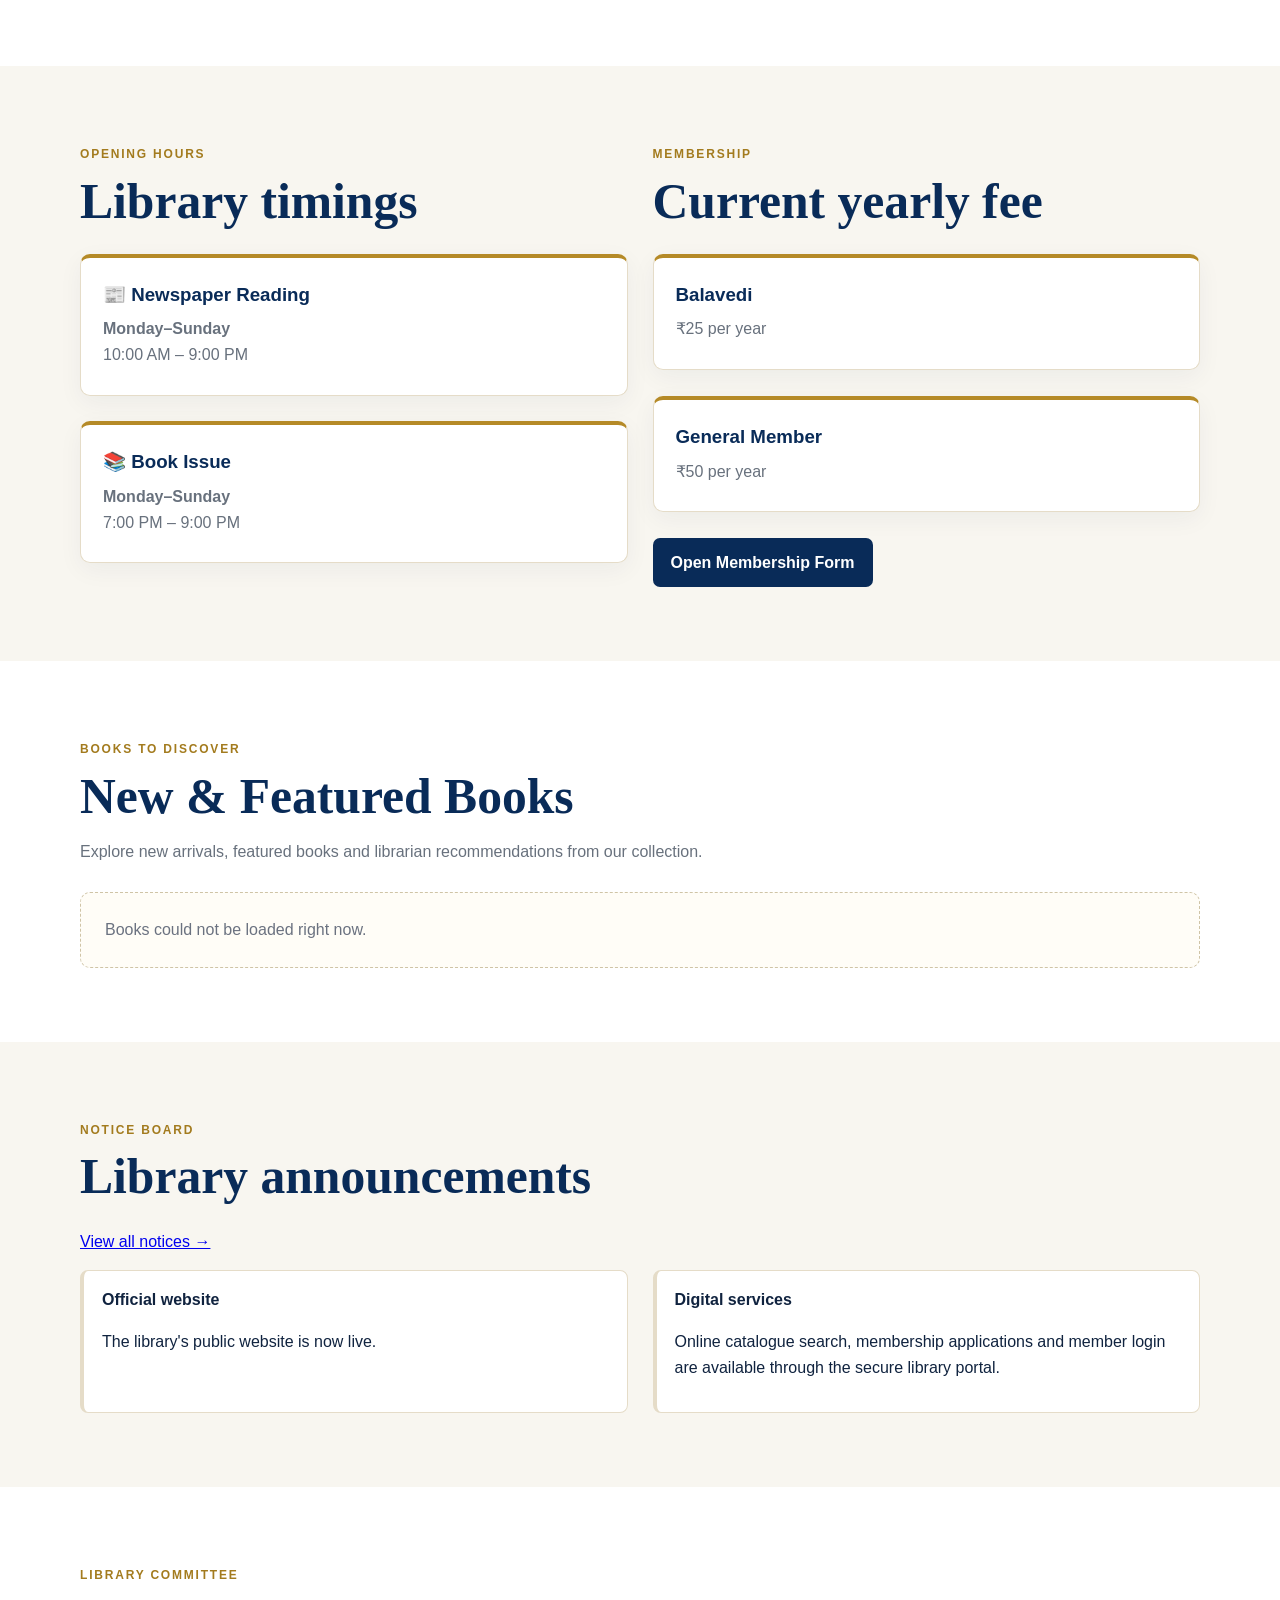
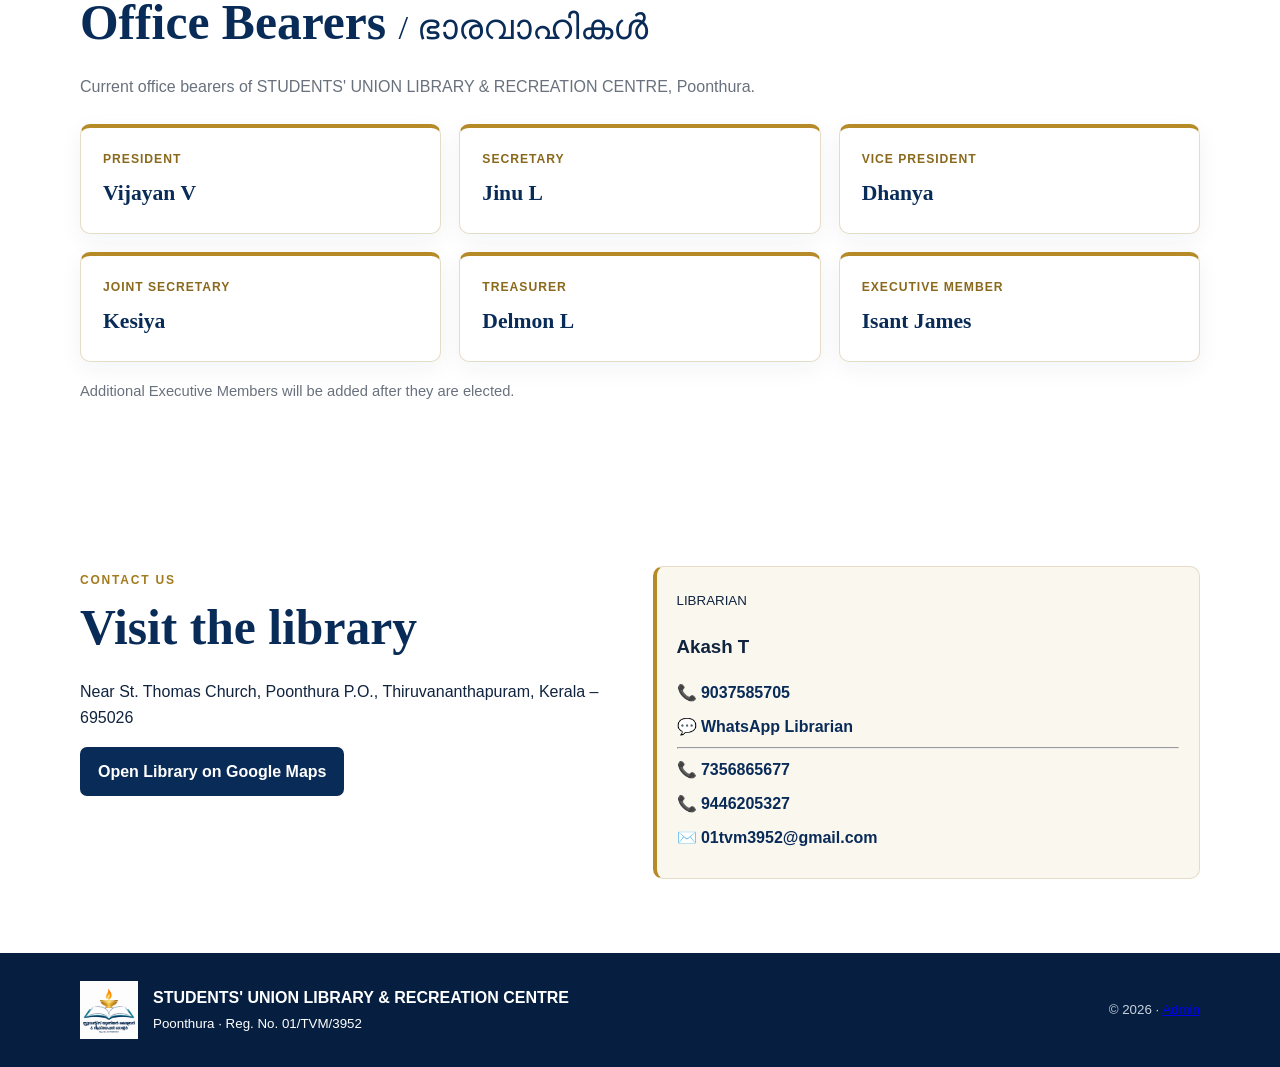
==== commit e5d9e804: "Activate public services and add live library statistics" ====
--- a/index.html
+++ b/index.html
@@ -1,7 +1,7 @@
-<!doctype html><html><head><meta charset="utf-8"><meta name="viewport" content="width=device-width,initial-scale=1"><title>Student's Union Library & Recreation Centre</title><link rel="stylesheet" href="styles.css"></head><body><header class="top"><div class="wrap nav"><a class="identity" href="index.html"><img src="library-logo.png.png?v=20261009" alt="Library logo"><div><b>Student's Union Library</b><small>& Recreation Centre · Poonthura</small></div></a><button class="menu" aria-label="Menu">☰</button><nav><a href="index.html">Home</a><a href="catalogue.html">Catalogue</a><a href="member-login.html">Member Login</a><a href="events.html">Events</a><a href="notices.html">Notices</a><a href="gallery.html">Gallery</a><a href="#office-bearers">Office Bearers</a><a href="index.html#contact">Contact</a></nav></div></header><section class="hero"><div class="wrap hero-grid"><div class="hero-logo"><img src="library-logo.png.png?v=20261009" alt=""></div><div><span class="tag">REG. NO. 01/TVM/3952</span><h1>Reading. Learning.<br><em>Community.</em></h1><p>Welcome to Student's Union Library & Recreation Centre, Poonthura — a community space for books, knowledge, learning and recreation.</p><div class="actions"><a class="primary" href="catalogue.html">Search Catalogue</a><a class="outline" href="new-member-form.html">Apply for Membership</a><a class="gold-btn btn" href="member-login.html">Member Login</a></div></div></div></section><section class="portal-readiness"><div class="wrap">
+<!doctype html><html><head><meta charset="utf-8"><meta name="viewport" content="width=device-width,initial-scale=1"><title>STUDENTS' UNION LIBRARY & RECREATION CENTRE</title><link rel="stylesheet" href="styles.css"></head><body><header class="top"><div class="wrap nav"><a class="identity" href="index.html"><img src="library-logo.png.png?v=20261009" alt="Library logo"><div><b>STUDENTS' UNION LIBRARY</b><small>& Recreation Centre · Poonthura</small></div></a><button class="menu" aria-label="Menu">☰</button><nav><a href="index.html">Home</a><a href="catalogue.html">Catalogue</a><a href="member-login.html">Member Login</a><a href="events.html">Events</a><a href="notices.html">Notices</a><a href="gallery.html">Gallery</a><a href="#office-bearers">Office Bearers</a><a href="index.html#contact">Contact</a></nav></div></header><section class="hero"><div class="wrap hero-grid"><div class="hero-logo"><img src="library-logo.png.png?v=20261009" alt="Official library emblem"></div><div><span class="tag">REG. NO. 01/TVM/3952</span><h1>Reading. Learning.<br><em>Community.</em></h1><p>Welcome to STUDENTS' UNION LIBRARY & RECREATION CENTRE, Poonthura — a community space for books, knowledge, learning and recreation.</p><div class="actions"><a class="primary" href="catalogue.html">Search Catalogue</a><a class="outline" href="new-member-form.html">Apply for Membership</a><a class="gold-btn btn" href="member-login.html">Member Login</a></div></div></div></section><section class="portal-readiness"><div class="wrap">
 <div class="portal-ready-box"><strong>Digital library services are ready.</strong>
-<span>Catalogue, membership application and member login will open here after the secure public portal address is activated.</span></div>
-</div></section><section class="section soft"><div class="wrap"><span class="eyebrow">Online services</span><h2>Your library, online</h2><div class="grid-4"><div class="card portal-card"><div class="icon">📚</div><h3>Book Catalogue</h3><p>Search books by title, author, category, language or catalogue number.</p><a class="btn primary" href="catalogue.html">Open Catalogue</a></div><div class="card portal-card"><div class="icon">👤</div><h3>Member Portal</h3><p>View borrowed books, due dates, return history, fines, membership expiry and digital ID through the secure member portal.</p><a class="btn primary" href="member-login.html">Member Login</a></div><div class="card portal-card"><div class="icon">📝</div><h3>New Membership</h3><p>Apply online for library membership. Applications are verified and approved by the librarian.</p><a class="btn primary" href="new-member-form.html">Apply Now</a></div><div class="card portal-card"><div class="icon">📅</div><h3>Events & Programmes</h3><p>See library programmes, Balavedi activities and community events.</p><a class="btn primary" href="events.html">View Events</a></div></div></div></section><section class="section"><div class="wrap"><span class="eyebrow">Library statistics</span><h2>At a glance</h2><div class="stats"><div class="stat"><strong>—</strong><span>Total books</span></div><div class="stat"><strong>—</strong><span>Active members</span></div><div class="stat"><strong>—</strong><span>Books issued</span></div><div class="stat"><strong>—</strong><span>Programmes this year</span></div></div><p style="color:#68717d">Live statistics will be enabled after the secure public portal connection is completed.</p></div></section><section class="section soft"><div class="wrap grid-2"><div><span class="eyebrow">Opening hours</span><h2>Library timings</h2><div class="card"><h3>📰 Newspaper Reading</h3><p><b>Monday–Sunday</b><br>10:00 AM – 9:00 PM</p></div><br><div class="card"><h3>📚 Book Issue</h3><p><b>Monday–Sunday</b><br>7:00 PM – 9:00 PM</p></div></div><div><span class="eyebrow">Membership</span><h2>Current yearly fee</h2><div class="card"><h3>Balavedi</h3><p>₹25 per year</p></div><br><div class="card"><h3>General Member</h3><p>₹50 per year</p></div><br><a class="primary" href="new-member-form.html">Open Membership Form</a></div></div></section><section class="section" id="website-books">
+<span>Search the catalogue, apply for membership and sign in to your member portal using our secure online services.</span></div>
+</div></section><section class="section soft"><div class="wrap"><span class="eyebrow">Online services</span><h2>Your library, online</h2><div class="grid-4"><div class="card portal-card"><div class="icon">📚</div><h3>Book Catalogue</h3><p>Search books by title, author, category, language or catalogue number.</p><a class="btn primary" href="catalogue.html">Open Catalogue</a></div><div class="card portal-card"><div class="icon">👤</div><h3>Member Portal</h3><p>View borrowed books, due dates, return history, fines, membership expiry and digital ID through the secure member portal.</p><a class="btn primary" href="member-login.html">Member Login</a></div><div class="card portal-card"><div class="icon">📝</div><h3>New Membership</h3><p>Apply online for library membership. Applications are verified and approved by the librarian.</p><a class="btn primary" href="new-member-form.html">Apply Now</a></div><div class="card portal-card"><div class="icon">📅</div><h3>Events & Programmes</h3><p>See library programmes, Balavedi activities and community events.</p><a class="btn primary" href="events.html">View Events</a></div></div></div></section><section class="section"><div class="wrap"><span class="eyebrow">Library statistics</span><h2>At a glance</h2><div class="stats"><div class="stat"><strong data-stat="total_books">—</strong><span>Total books</span></div><div class="stat"><strong data-stat="active_members">—</strong><span>Active members</span></div><div class="stat"><strong data-stat="currently_issued">—</strong><span>Currently issued</span></div><div class="stat"><strong data-stat="programmes_this_year">—</strong><span>Programmes this year</span></div></div><p id="statistics-status" aria-live="polite" style="color:#68717d">Loading library statistics…</p><noscript>Enable JavaScript to view current library statistics.</noscript></div></section><section class="section soft"><div class="wrap grid-2"><div><span class="eyebrow">Opening hours</span><h2>Library timings</h2><div class="card"><h3>📰 Newspaper Reading</h3><p><b>Monday–Sunday</b><br>10:00 AM – 9:00 PM</p></div><br><div class="card"><h3>📚 Book Issue</h3><p><b>Monday–Sunday</b><br>7:00 PM – 9:00 PM</p></div></div><div><span class="eyebrow">Membership</span><h2>Current yearly fee</h2><div class="card"><h3>Balavedi</h3><p>₹25 per year</p></div><br><div class="card"><h3>General Member</h3><p>₹50 per year</p></div><br><a class="primary" href="new-member-form.html">Open Membership Form</a></div></div></section><section class="section" id="website-books">
 <div class="wrap">
 <span class="eyebrow">Books to discover</span>
 <h2>New &amp; Featured Books</h2>
@@ -11,11 +11,11 @@
 <div class="empty-state">Loading books...</div>
 </div>
 </div>
-</section><section class="section soft"><div class="wrap"><span class="eyebrow">Notice board</span><h2>Library announcements</h2><p><a href="notices.html">View all notices →</a></p><div class="grid-2"><div class="notice"><b>Official website</b><p>The library's public website is now live.</p></div><div class="notice"><b>Digital services</b><p>The catalogue, membership application and member portal are ready in the library software and awaiting a permanent secure public connection.</p></div></div></div></section><section class="section" id="office-bearers">
+</section><section class="section soft"><div class="wrap"><span class="eyebrow">Notice board</span><h2>Library announcements</h2><p><a href="notices.html">View all notices →</a></p><div class="grid-2"><div class="notice"><b>Official website</b><p>The library's public website is now live.</p></div><div class="notice"><b>Digital services</b><p>Online catalogue search, membership applications and member login are available through the secure library portal.</p></div></div></div></section><section class="section" id="office-bearers">
 <div class="wrap">
 <span class="eyebrow">Library Committee</span>
 <h2>Office Bearers <span class="ml-label">/ ഭാരവാഹികൾ</span></h2>
-<p class="committee-intro">Current office bearers of Student's Union Library &amp; Recreation Centre, Poonthura.</p>
+<p class="committee-intro">Current office bearers of STUDENTS' UNION LIBRARY &amp; RECREATION CENTRE, Poonthura.</p>
 <div class="office-grid">
 <div class="office-card"><span>President</span><h3>Vijayan V</h3></div>
 <div class="office-card"><span>Secretary</span><h3>Jinu L</h3></div>
@@ -26,10 +26,9 @@
 </div>
 <p class="committee-note">Additional Executive Members will be added after they are elected.</p>
 </div>
-</section><section class="section" id="contact"><div class="wrap grid-2"><div><span class="eyebrow">Contact us</span><h2>Visit the library</h2><p>Near St. Thomas Church, Poonthura P.O., Thiruvananthapuram, Kerala – 695026</p><a class="primary" target="_blank" href="https://www.google.com/maps/search/?api=1&query=Students+Union+Library+And+Recreation+Center+Poonthura+Thiruvananthapuram+Kerala+695026">Open Library on Google Maps</a></div><div class="contact-card"><small>LIBRARIAN</small><h3>Akash T</h3><a class="contact-line" href="tel:+919037585705">📞 9037585705</a><a class="contact-line" target="_blank" href="https://wa.me/919037585705">💬 WhatsApp Librarian</a><hr><a class="contact-line" href="tel:+917356865677">📞 7356865677</a><a class="contact-line" href="tel:+919446205327">📞 9446205327</a><a class="contact-line" href="mailto:01tvm3952@gmail.com">✉️ 01tvm3952@gmail.com</a></div></div></section><footer><div class="wrap foot"><img src="library-logo.png" alt=""><div><b>Student's Union Library & Recreation Centre</b><br><small>Poonthura · Reg. No. 01/TVM/3952</small></div><small>© <span data-year></span> · <a href="https://sularc1985.pythonanywhere.com/admin/website">Admin</a></small></div></footer><script src="site.js"></script>
-<script src="site.js"></script>
-<script src="portal-config.js"></script>
+</section><section class="section" id="contact"><div class="wrap grid-2"><div><span class="eyebrow">Contact us</span><h2>Visit the library</h2><p>Near St. Thomas Church, Poonthura P.O., Thiruvananthapuram, Kerala – 695026</p><a class="primary" target="_blank" href="https://www.google.com/maps/search/?api=1&query=Students+Union+Library+And+Recreation+Center+Poonthura+Thiruvananthapuram+Kerala+695026">Open Library on Google Maps</a></div><div class="contact-card"><small>LIBRARIAN</small><h3>Akash T</h3><a class="contact-line" href="tel:+919037585705">📞 9037585705</a><a class="contact-line" target="_blank" href="https://wa.me/919037585705">💬 WhatsApp Librarian</a><hr><a class="contact-line" href="tel:+917356865677">📞 7356865677</a><a class="contact-line" href="tel:+919446205327">📞 9446205327</a><a class="contact-line" href="mailto:01tvm3952@gmail.com">✉️ 01tvm3952@gmail.com</a></div></div></section><footer><div class="wrap foot"><img src="library-logo.png.png?v=20261009" alt=""><div><b>STUDENTS' UNION LIBRARY & RECREATION CENTRE</b><br><small>Poonthura · Reg. No. 01/TVM/3952</small></div><small>© <span data-year></span> · <a href="https://sularc1985.pythonanywhere.com/admin/website">Admin</a></small></div></footer><script src="site.js"></script>
+<script src="portal-config.js?v=20261013"></script>
 <script src="website-settings.js"></script>
 <script src="office-bearers.js"></script>
 <script src="website-books.js"></script>
-</body></html>
+<script src="website-statistics.js?v=20261013"></script></body></html>
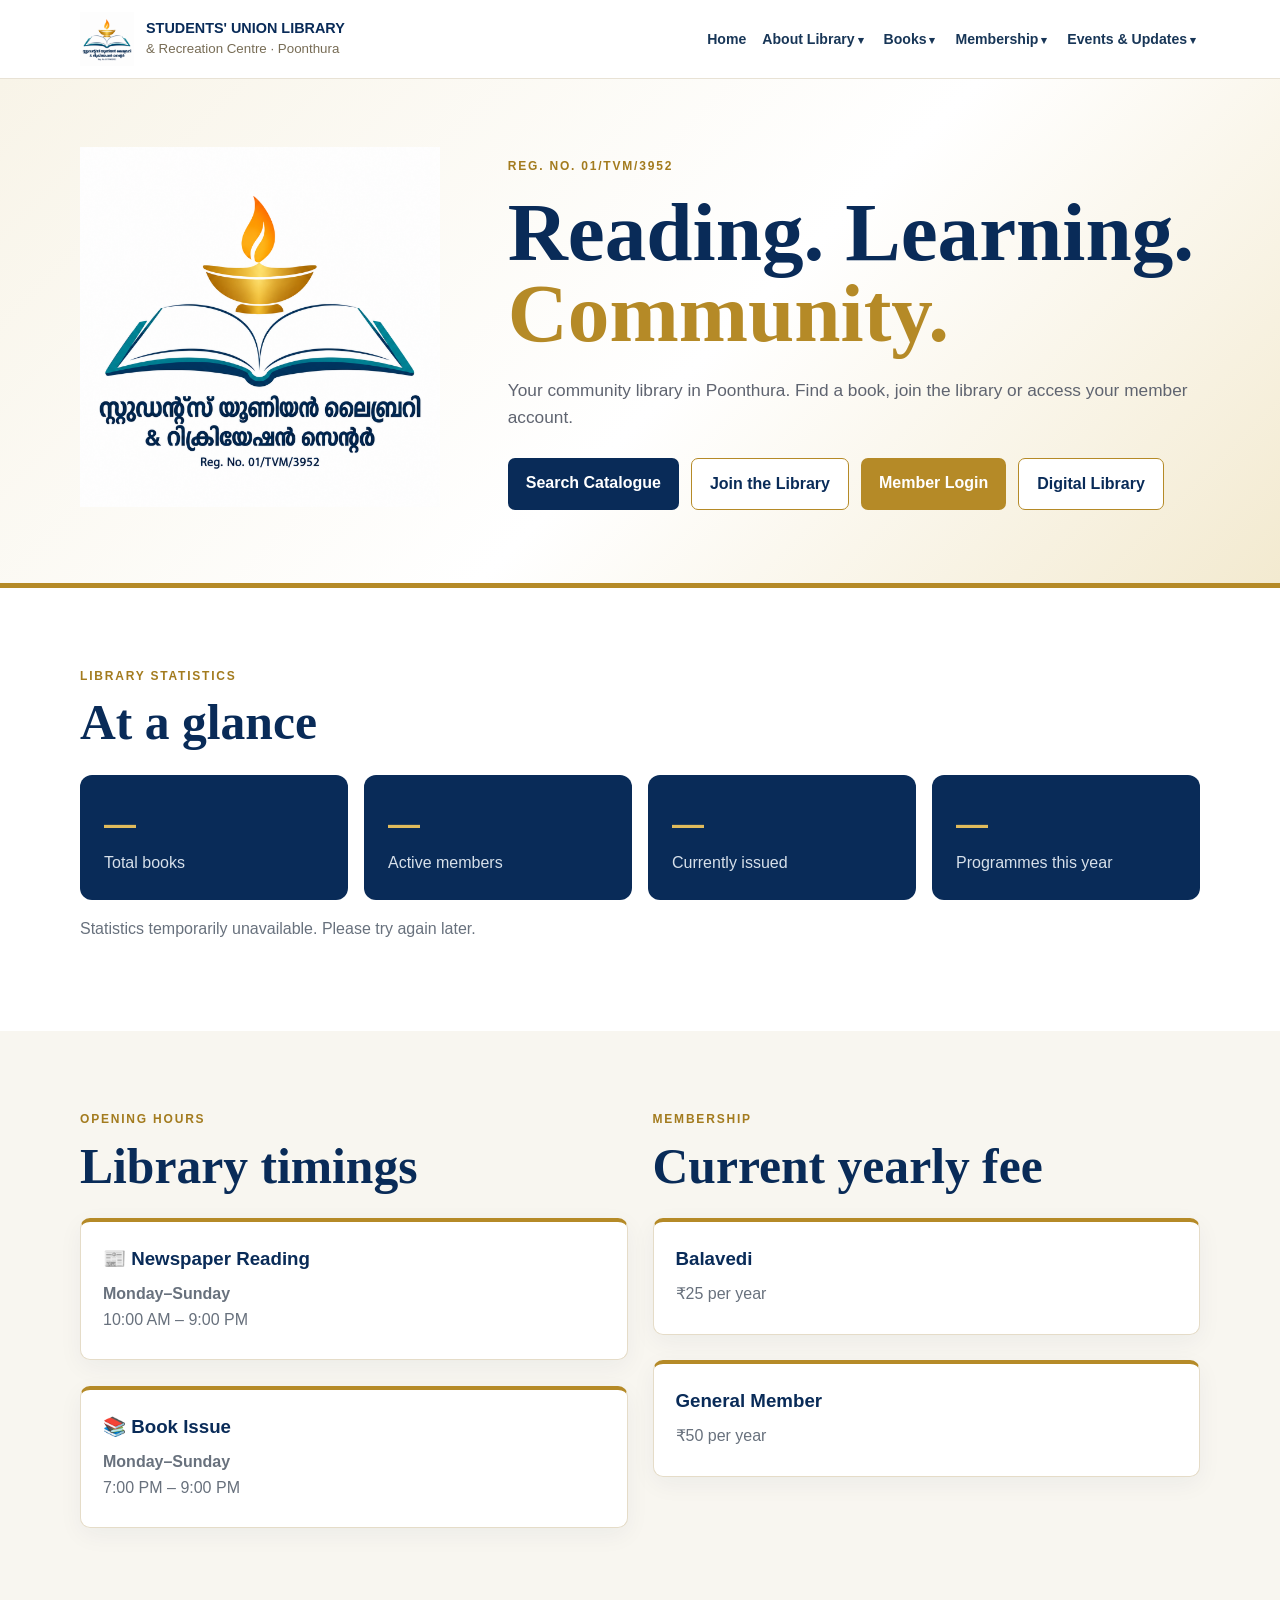
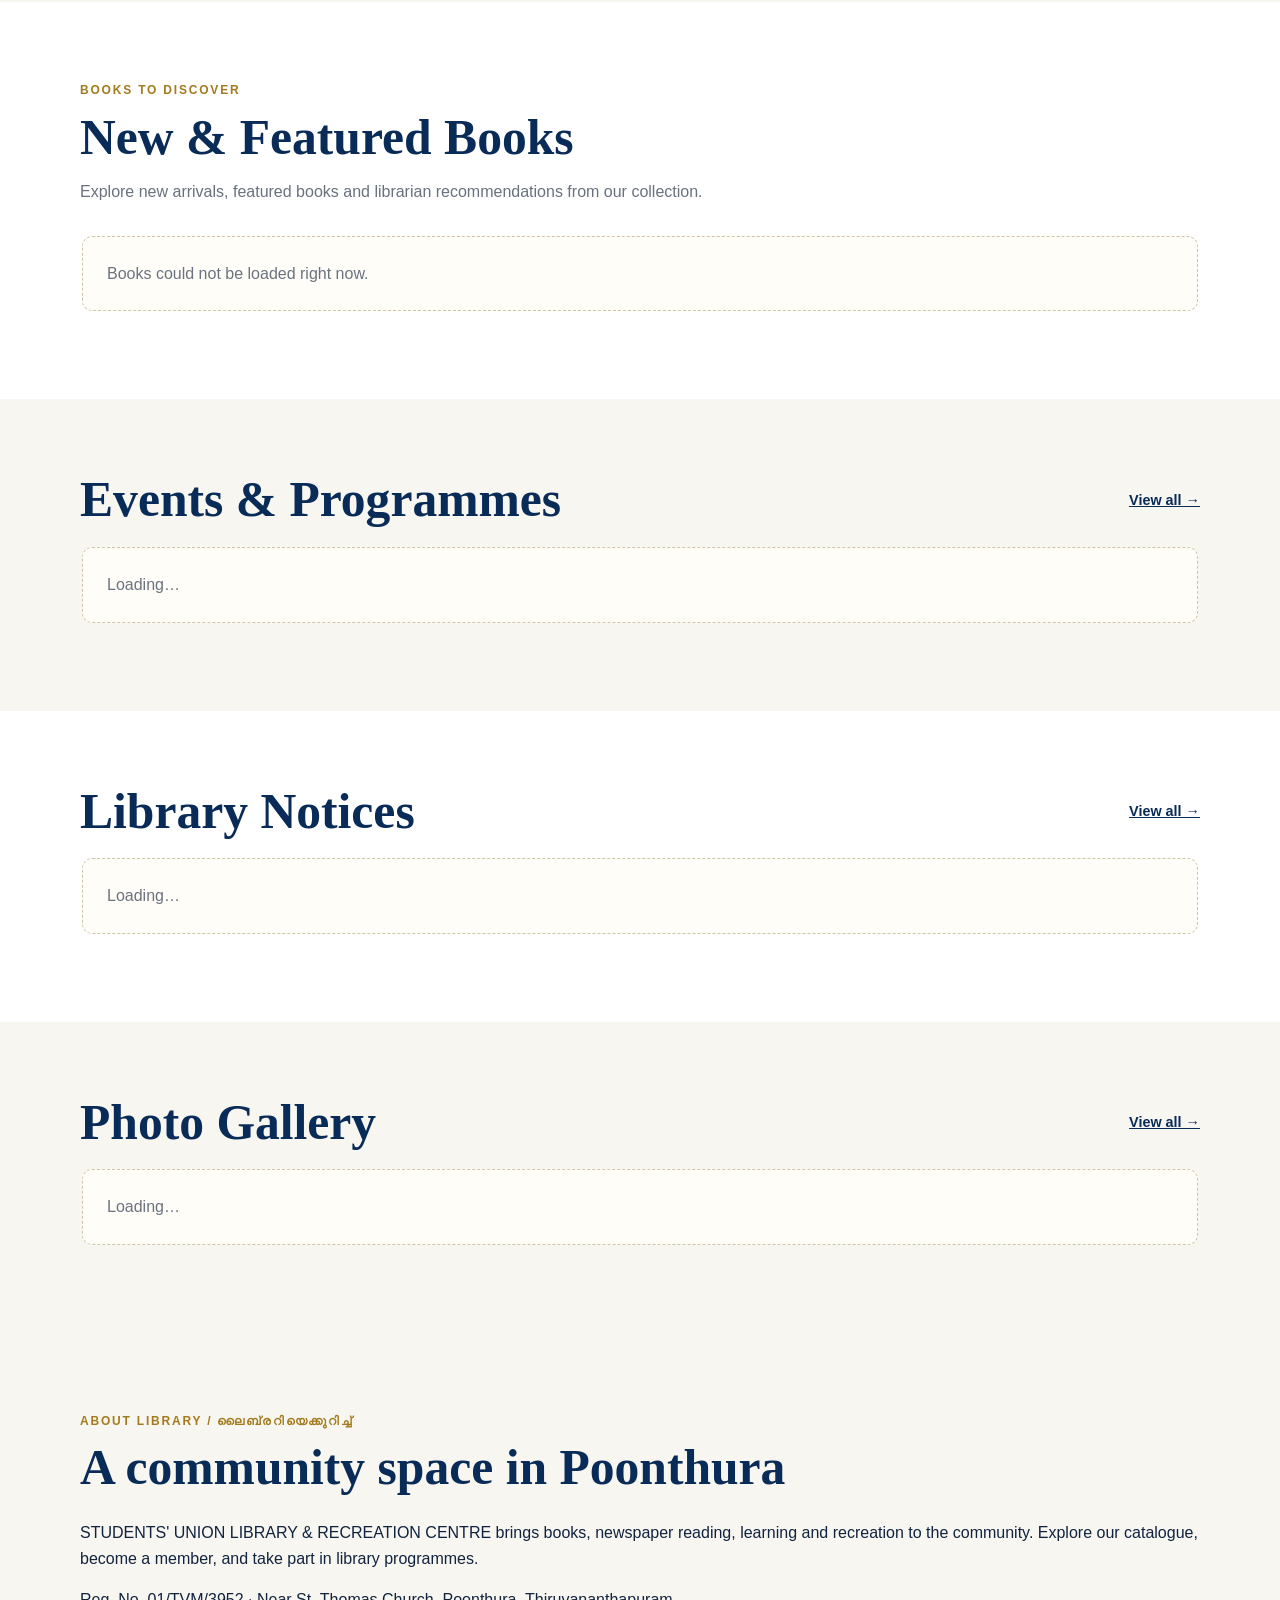
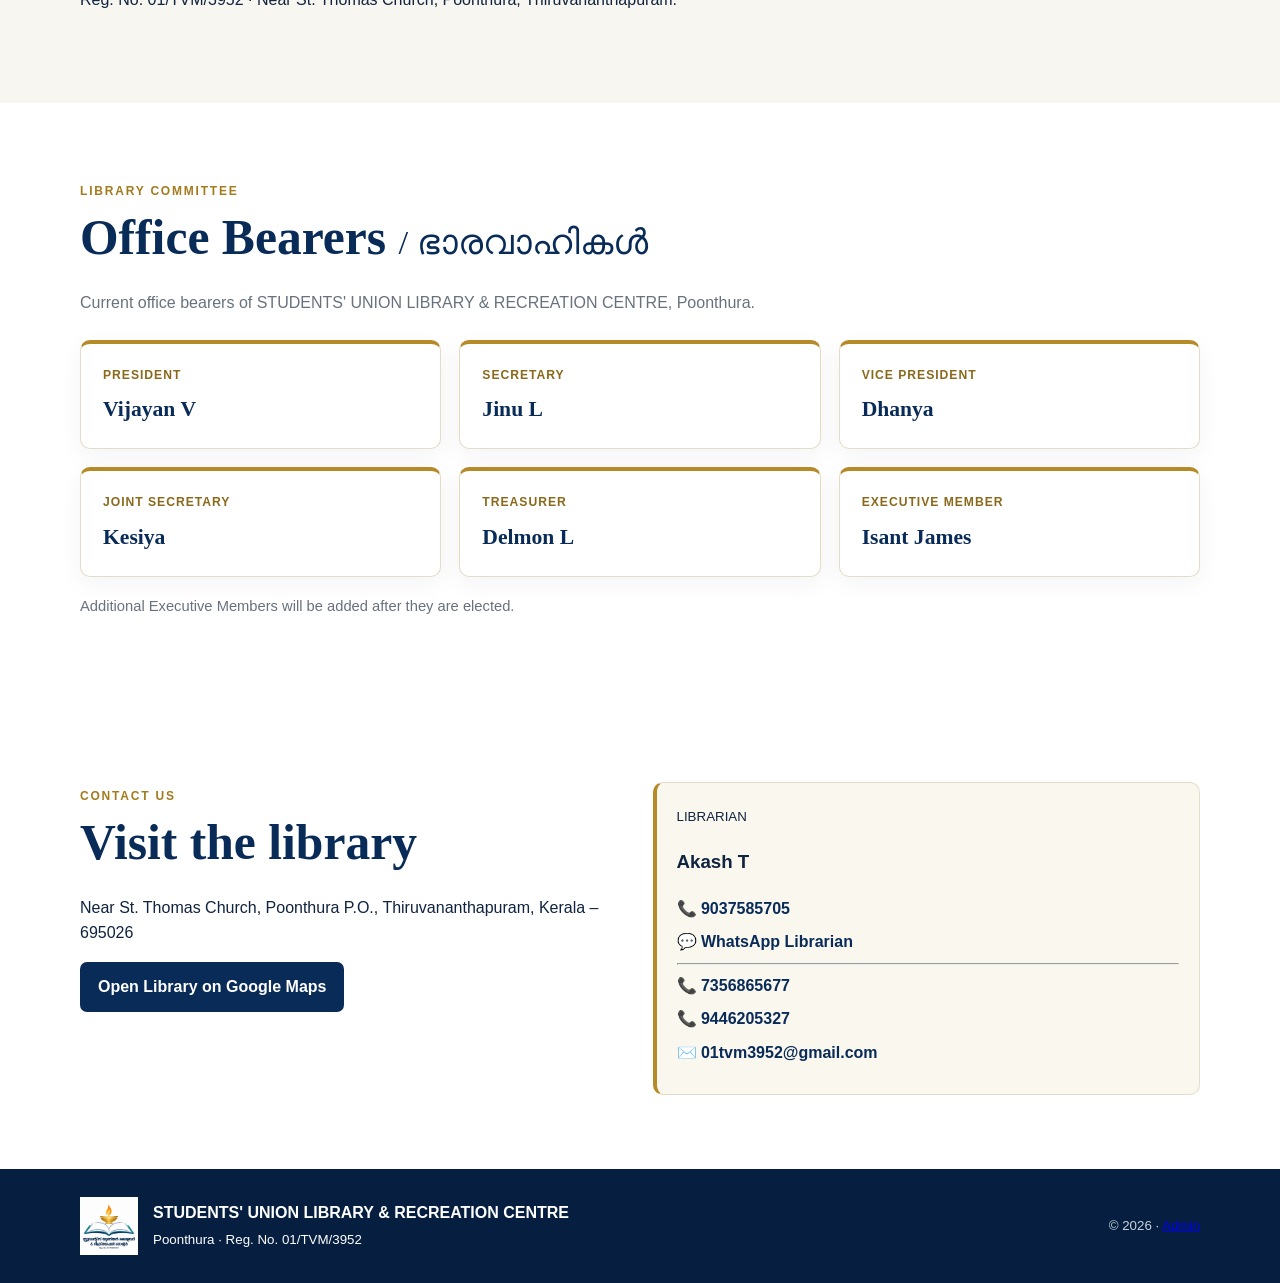
==== commit 5b2d1692: "Add files via upload" ====
--- a/index.html
+++ b/index.html
@@ -1,17 +1,19 @@
-<!doctype html><html><head><meta charset="utf-8"><meta name="viewport" content="width=device-width,initial-scale=1"><title>STUDENTS' UNION LIBRARY & RECREATION CENTRE</title><link rel="stylesheet" href="styles.css"></head><body><header class="top"><div class="wrap nav"><a class="identity" href="index.html"><img src="library-logo.png.png?v=20261009" alt="Library logo"><div><b>STUDENTS' UNION LIBRARY</b><small>& Recreation Centre · Poonthura</small></div></a><button class="menu" aria-label="Menu">☰</button><nav><a href="index.html">Home</a><a href="catalogue.html">Catalogue</a><a href="member-login.html">Member Login</a><a href="events.html">Events</a><a href="notices.html">Notices</a><a href="gallery.html">Gallery</a><a href="#office-bearers">Office Bearers</a><a href="index.html#contact">Contact</a></nav></div></header><section class="hero"><div class="wrap hero-grid"><div class="hero-logo"><img src="library-logo.png.png?v=20261009" alt="Official library emblem"></div><div><span class="tag">REG. NO. 01/TVM/3952</span><h1>Reading. Learning.<br><em>Community.</em></h1><p>Welcome to STUDENTS' UNION LIBRARY & RECREATION CENTRE, Poonthura — a community space for books, knowledge, learning and recreation.</p><div class="actions"><a class="primary" href="catalogue.html">Search Catalogue</a><a class="outline" href="new-member-form.html">Apply for Membership</a><a class="gold-btn btn" href="member-login.html">Member Login</a></div></div></div></section><section class="portal-readiness"><div class="wrap">
-<div class="portal-ready-box"><strong>Digital library services are ready.</strong>
-<span>Search the catalogue, apply for membership and sign in to your member portal using our secure online services.</span></div>
-</div></section><section class="section soft"><div class="wrap"><span class="eyebrow">Online services</span><h2>Your library, online</h2><div class="grid-4"><div class="card portal-card"><div class="icon">📚</div><h3>Book Catalogue</h3><p>Search books by title, author, category, language or catalogue number.</p><a class="btn primary" href="catalogue.html">Open Catalogue</a></div><div class="card portal-card"><div class="icon">👤</div><h3>Member Portal</h3><p>View borrowed books, due dates, return history, fines, membership expiry and digital ID through the secure member portal.</p><a class="btn primary" href="member-login.html">Member Login</a></div><div class="card portal-card"><div class="icon">📝</div><h3>New Membership</h3><p>Apply online for library membership. Applications are verified and approved by the librarian.</p><a class="btn primary" href="new-member-form.html">Apply Now</a></div><div class="card portal-card"><div class="icon">📅</div><h3>Events & Programmes</h3><p>See library programmes, Balavedi activities and community events.</p><a class="btn primary" href="events.html">View Events</a></div></div></div></section><section class="section"><div class="wrap"><span class="eyebrow">Library statistics</span><h2>At a glance</h2><div class="stats"><div class="stat"><strong data-stat="total_books">—</strong><span>Total books</span></div><div class="stat"><strong data-stat="active_members">—</strong><span>Active members</span></div><div class="stat"><strong data-stat="currently_issued">—</strong><span>Currently issued</span></div><div class="stat"><strong data-stat="programmes_this_year">—</strong><span>Programmes this year</span></div></div><p id="statistics-status" aria-live="polite" style="color:#68717d">Loading library statistics…</p><noscript>Enable JavaScript to view current library statistics.</noscript></div></section><section class="section soft"><div class="wrap grid-2"><div><span class="eyebrow">Opening hours</span><h2>Library timings</h2><div class="card"><h3>📰 Newspaper Reading</h3><p><b>Monday–Sunday</b><br>10:00 AM – 9:00 PM</p></div><br><div class="card"><h3>📚 Book Issue</h3><p><b>Monday–Sunday</b><br>7:00 PM – 9:00 PM</p></div></div><div><span class="eyebrow">Membership</span><h2>Current yearly fee</h2><div class="card"><h3>Balavedi</h3><p>₹25 per year</p></div><br><div class="card"><h3>General Member</h3><p>₹50 per year</p></div><br><a class="primary" href="new-member-form.html">Open Membership Form</a></div></div></section><section class="section" id="website-books">
+<!DOCTYPE html>
+
+<html><head><meta charset="utf-8"/><meta content="width=device-width,initial-scale=1" name="viewport"/><title>STUDENTS' UNION LIBRARY &amp; RECREATION CENTRE</title><link href="styles.css?v=20261030-mobile3" rel="stylesheet"/></head><body class="home-page"><header class="top"><div class="wrap nav"><a class="identity" href="index.html"><img alt="Library logo" src="library-logo.png.png?v=20261009"/><div><b>STUDENTS' UNION LIBRARY</b><small>&amp; Recreation Centre · Poonthura</small></div></a><button aria-label="Menu" class="menu">☰</button><nav aria-label="Main navigation"><a href="index.html">Home</a>
+<details class="nav-group"><summary>About Library</summary><div class="subnav"><a href="index.html#library-about">Introduction / പരിചയം</a><a href="index.html#office-bearers">Office Bearers / ഭാരവാഹികൾ</a><a href="index.html#library-information">Opening Hours / സമയം</a><a href="index.html#contact">Contact / ബന്ധപ്പെടുക</a></div></details>
+<details class="nav-group"><summary>Books</summary><div class="subnav"><a href="catalogue.html">Book Catalogue</a><a href="index.html#website-books">New &amp; Featured Books</a><a href="digital-library.html">Digital Library</a></div></details>
+<details class="nav-group"><summary>Membership</summary><div class="subnav"><a href="index.html#membership-fees">Information &amp; Fees</a><a href="new-member-form.html">Apply for Membership</a><a href="member-login.html">Member Login</a></div></details>
+<details class="nav-group"><summary>Events &amp; Updates</summary><div class="subnav"><a href="events.html">Events &amp; Programmes</a><a href="notices.html">Library Notices</a><a href="gallery.html">Photo Gallery</a></div></details></nav></div></header><section class="hero"><div class="wrap hero-grid"><div class="hero-logo"><img alt="Official library emblem" src="library-logo.png.png?v=20261009"/></div><div><span class="tag">REG. NO. 01/TVM/3952</span><h1>Reading. Learning.<br/><em>Community.</em></h1><p>Your community library in Poonthura. Find a book, join the library or access your member account.</p><div class="actions"><a class="primary" href="catalogue.html">Search Catalogue</a><a class="outline" href="new-member-form.html">Join the Library</a><a class="gold-btn btn" href="member-login.html">Member Login</a><a class="outline" href="digital-library.html">Digital Library</a></div></div></div></section><section class="section" id="library-statistics"><div class="wrap"><span class="eyebrow">Library statistics</span><h2>At a glance</h2><div class="stats"><div class="stat"><strong data-stat="total_books">—</strong><span>Total books</span></div><div class="stat"><strong data-stat="active_members">—</strong><span>Active members</span></div><div class="stat"><strong data-stat="currently_issued">—</strong><span>Currently issued</span></div><div class="stat"><strong data-stat="programmes_this_year">—</strong><span>Programmes this year</span></div></div><p aria-live="polite" id="statistics-status" style="color:#68717d">Loading library statistics…</p><noscript>Enable JavaScript to view current library statistics.</noscript></div></section><section class="section soft" id="library-information"><div class="wrap grid-2"><div><span class="eyebrow">Opening hours</span><h2>Library timings</h2><div class="card"><h3>📰 Newspaper Reading</h3><p><b>Monday–Sunday</b><br/>10:00 AM – 9:00 PM</p></div><br/><div class="card"><h3>📚 Book Issue</h3><p><b>Monday–Sunday</b><br/>7:00 PM – 9:00 PM</p></div></div><div id="membership-fees"><span class="eyebrow">Membership</span><h2>Current yearly fee</h2><div class="card"><h3>Balavedi</h3><p>₹25 per year</p></div><br/><div class="card"><h3>General Member</h3><p>₹50 per year</p></div></div></div></section><section class="section" id="website-books">
 <div class="wrap">
 <span class="eyebrow">Books to discover</span>
 <h2>New &amp; Featured Books</h2>
 <p class="books-intro">Explore new arrivals, featured books and librarian recommendations from our collection.</p>
-
-<div id="website-books-grid" class="website-books-grid">
+<div class="website-books-grid content-rail" data-rail="Books" id="website-books-grid">
 <div class="empty-state">Loading books...</div>
 </div>
 </div>
-</section><section class="section soft"><div class="wrap"><span class="eyebrow">Notice board</span><h2>Library announcements</h2><p><a href="notices.html">View all notices →</a></p><div class="grid-2"><div class="notice"><b>Official website</b><p>The library's public website is now live.</p></div><div class="notice"><b>Digital services</b><p>Online catalogue search, membership applications and member login are available through the secure library portal.</p></div></div></div></section><section class="section" id="office-bearers">
+</section><section class="section soft" id="home-events"><div class="wrap"><div class="rail-heading"><h2>Events &amp; Programmes</h2><a href="events.html">View all →</a></div><div class="content-rail" data-rail="Events &amp; Programmes" id="home-events-rail"><p class="empty-state" role="status">Loading…</p></div></div></section><section class="section" id="home-notices"><div class="wrap"><div class="rail-heading"><h2>Library Notices</h2><a href="notices.html">View all →</a></div><div class="content-rail" data-rail="Library Notices" id="home-notices-rail"><p class="empty-state" role="status">Loading…</p></div></div></section><section class="section soft" id="home-gallery"><div class="wrap"><div class="rail-heading"><h2>Photo Gallery</h2><a href="gallery.html">View all →</a></div><div class="content-rail" data-rail="Photo Gallery" id="home-gallery-rail"><p class="empty-state" role="status">Loading…</p></div></div></section><section class="section soft" id="library-about"><div class="wrap"><span class="eyebrow">About Library / ലൈബ്രറിയെക്കുറിച്ച്</span><h2>A community space in Poonthura</h2><p>STUDENTS' UNION LIBRARY &amp; RECREATION CENTRE brings books, newspaper reading, learning and recreation to the community. Explore our catalogue, become a member, and take part in library programmes.</p><p>Reg. No. 01/TVM/3952 · Near St. Thomas Church, Poonthura, Thiruvananthapuram.</p></div></section><section class="section" id="office-bearers">
 <div class="wrap">
 <span class="eyebrow">Library Committee</span>
 <h2>Office Bearers <span class="ml-label">/ ഭാരവാഹികൾ</span></h2>
@@ -26,9 +28,9 @@
 </div>
 <p class="committee-note">Additional Executive Members will be added after they are elected.</p>
 </div>
-</section><section class="section" id="contact"><div class="wrap grid-2"><div><span class="eyebrow">Contact us</span><h2>Visit the library</h2><p>Near St. Thomas Church, Poonthura P.O., Thiruvananthapuram, Kerala – 695026</p><a class="primary" target="_blank" href="https://www.google.com/maps/search/?api=1&query=Students+Union+Library+And+Recreation+Center+Poonthura+Thiruvananthapuram+Kerala+695026">Open Library on Google Maps</a></div><div class="contact-card"><small>LIBRARIAN</small><h3>Akash T</h3><a class="contact-line" href="tel:+919037585705">📞 9037585705</a><a class="contact-line" target="_blank" href="https://wa.me/919037585705">💬 WhatsApp Librarian</a><hr><a class="contact-line" href="tel:+917356865677">📞 7356865677</a><a class="contact-line" href="tel:+919446205327">📞 9446205327</a><a class="contact-line" href="mailto:01tvm3952@gmail.com">✉️ 01tvm3952@gmail.com</a></div></div></section><footer><div class="wrap foot"><img src="library-logo.png.png?v=20261009" alt=""><div><b>STUDENTS' UNION LIBRARY & RECREATION CENTRE</b><br><small>Poonthura · Reg. No. 01/TVM/3952</small></div><small>© <span data-year></span> · <a href="https://sularc1985.pythonanywhere.com/admin/website">Admin</a></small></div></footer><script src="site.js"></script>
+</section><section class="section" id="contact"><div class="wrap grid-2"><div><span class="eyebrow">Contact us</span><h2>Visit the library</h2><p>Near St. Thomas Church, Poonthura P.O., Thiruvananthapuram, Kerala – 695026</p><a class="primary" href="https://www.google.com/maps/search/?api=1&amp;query=Students+Union+Library+And+Recreation+Center+Poonthura+Thiruvananthapuram+Kerala+695026" target="_blank">Open Library on Google Maps</a></div><div class="contact-card"><small>LIBRARIAN</small><h3>Akash T</h3><a class="contact-line" href="tel:+919037585705">📞 9037585705</a><a class="contact-line" href="https://wa.me/919037585705" target="_blank">💬 WhatsApp Librarian</a><hr/><a class="contact-line" href="tel:+917356865677">📞 7356865677</a><a class="contact-line" href="tel:+919446205327">📞 9446205327</a><a class="contact-line" href="mailto:01tvm3952@gmail.com">✉️ 01tvm3952@gmail.com</a></div></div></section><footer><div class="wrap foot"><img alt="" src="library-logo.png.png?v=20261009"/><div><b>STUDENTS' UNION LIBRARY &amp; RECREATION CENTRE</b><br/><small>Poonthura · Reg. No. 01/TVM/3952</small></div><small>© <span data-year=""></span> · <a href="https://sularc1985.pythonanywhere.com/admin/website">Admin</a></small></div></footer><script src="site.js?v=20261030-mobile3"></script>
 <script src="portal-config.js?v=20261013"></script>
 <script src="website-settings.js"></script>
 <script src="office-bearers.js"></script>
 <script src="website-books.js"></script>
-<script src="website-statistics.js?v=20261013"></script></body></html>
+<script src="website-statistics.js?v=20261013"></script><script src="home-content-rails.js?v=20261030-mobile3"></script></body></html>
--- a/styles.css
+++ b/styles.css
@@ -131,3 +131,101 @@
     height:290px;
   }
 }
+
+/* Mobile layout refresh: shared public navigation and compact homepage. */
+img{max-width:100%}
+.identity,.identity>div,.grid-2>div,.grid-3>div,.grid-4>div{min-width:0}
+.top{background:#fff}
+.menu{color:var(--navy);cursor:pointer;min-width:44px;min-height:44px;flex-shrink:0;border-radius:6px}
+a:focus-visible,button:focus-visible{outline:3px solid #876310;outline-offset:4px}
+[id]{scroll-margin-top:100px}
+@media(max-width:900px){
+ .nav{position:relative;gap:12px}
+ .nav nav{top:100%;left:-4.35%;right:-4.35%;padding:12px 4%;max-height:calc(100dvh - 90px);overflow-y:auto;border-bottom:1px solid var(--border);box-shadow:0 8px 16px #10233f14}
+ .nav nav a{display:block;width:100%;padding:10px 12px;min-height:44px;border-radius:6px}
+ .nav nav a:hover{background:var(--soft)}
+ .nav nav.open{gap:0}
+}
+@media(max-width:600px){
+ .wrap{width:calc(100% - 32px)}
+ .nav{min-height:72px;gap:8px}
+ .identity{flex:1;gap:9px}
+ .identity img{width:42px;height:42px;flex-shrink:0}
+ .identity b{font-size:clamp(.75rem,3.5vw,.95rem);line-height:1.3;overflow-wrap:break-word}
+ .menu{font-size:1.5rem;padding:6px}
+ .nav nav{left:-16px;right:-16px;max-height:calc(100dvh - 80px)}
+ .hero{padding:28px 0 30px;border-bottom-width:3px}
+ .hero-grid{gap:18px}
+ .home-page .hero-logo{display:none}
+ .hero h1{font-size:clamp(2rem,8.5vw,2.7rem);line-height:1.08;margin:12px 0 16px}
+ .hero p{font-size:1rem;line-height:1.6;margin:0}
+ .hero .actions{display:grid;grid-template-columns:repeat(2,minmax(0,1fr));gap:10px;margin-top:20px}
+ .hero .actions a{display:flex;align-items:center;justify-content:center;text-align:center;min-height:48px;padding:10px 8px;font-size:.9rem;line-height:1.35}
+ .section{padding:32px 0}
+ .section h2{font-size:1.8rem;line-height:1.2;margin:8px 0 18px}
+ .page-hero{padding:28px 0}
+ .page-hero h1{font-size:2rem;overflow-wrap:break-word}
+ .card,.contact-card,.office-card{padding:16px}
+ .card h3{font-size:1.05rem}
+ .card p{font-size:.95rem;line-height:1.6}
+ .grid-2{gap:24px}
+ .stats{grid-template-columns:repeat(2,minmax(0,1fr));gap:10px}
+ .stat{padding:16px 12px;border-radius:9px;min-width:0}
+ .stat strong{font-size:1.75rem;line-height:1.3}
+ .stat span{display:block;font-size:.85rem;line-height:1.4;margin-top:5px}
+ #statistics-status{font-size:.8rem;margin-bottom:0}
+ .office-grid{grid-template-columns:repeat(2,minmax(0,1fr));gap:10px}
+ .office-card{padding:13px}
+ .office-card h3{font-size:1.1rem}
+ .office-card span{font-size:.65rem;letter-spacing:.03em}
+ .contact-line{overflow-wrap:anywhere}
+ .foot{flex-wrap:wrap;gap:12px;font-size:.85rem}
+ .foot>div{flex:1;min-width:0}
+ .foot>small{width:100%}
+ .website-books-grid{gap:14px}
+ .website-book-cover{height:220px}
+ .website-book-content{padding:16px}
+ .books-intro{margin:0 0 18px;font-size:.95rem}
+}
+@media(prefers-reduced-motion:reduce){html{scroll-behavior:auto}}
+
+/* Swipeable published content: native touch scroll, keyboard and arrow buttons. */
+.rail-heading{display:flex;align-items:center;justify-content:space-between;gap:16px;margin-bottom:16px}
+.rail-heading h2{margin:0}
+.rail-heading>a{flex-shrink:0;color:var(--navy);font-size:.9rem;font-weight:bold}
+.content-rail,.website-books-grid.content-rail{display:flex;gap:16px;overflow-x:auto;scroll-snap-type:x mandatory;padding:3px 2px 14px;scroll-padding-inline:2px;overscroll-behavior-x:contain;scrollbar-width:thin}
+.content-rail>*{flex:0 0 calc((100% - 32px)/3);min-width:0;scroll-snap-align:start}
+.content-rail>.empty-state{flex-basis:100%;margin:0}
+.content-rail .rail-card{padding:20px;border:1px solid var(--border);border-top:3px solid var(--gold);border-radius:10px;background:white;display:flex;flex-direction:column;overflow-wrap:anywhere}
+.rail-card h3{font-size:1.15rem;line-height:1.45;margin:8px 0;color:var(--navy)}
+.rail-card h4{font-size:1rem;margin:0 0 8px}
+.rail-card p{font-size:.95rem;color:var(--muted);margin:8px 0;display:-webkit-box;-webkit-line-clamp:3;-webkit-box-orient:vertical;overflow:hidden}
+.rail-card .rail-photo{width:100%;height:180px;object-fit:cover;border-radius:6px;margin-bottom:10px}
+.rail-card .rail-photo-placeholder{height:120px;background:var(--soft);display:grid;place-items:center;font-size:2rem}
+.rail-card>a{margin-top:auto;padding-top:12px;color:var(--navy);font-weight:bold}
+.rail-controls{display:flex;justify-content:flex-end;gap:8px;align-items:center;margin:6px 0 0}
+.rail-controls[hidden]{display:none}
+.rail-controls span{margin-right:auto;font-size:.8rem;color:var(--muted)}
+.rail-controls button{min-width:44px;min-height:44px;border:1px solid var(--border);background:white;color:var(--navy);border-radius:7px;font-size:1.4rem;cursor:pointer}
+.rail-controls button:disabled{opacity:.35;cursor:default}
+.content-rail:focus-visible{outline:3px solid var(--gold);outline-offset:3px}
+@media(max-width:900px){.content-rail>*{flex-basis:calc((100% - 16px)/2)}}
+@media(max-width:600px){.content-rail>*{flex-basis:86%}.rail-heading{gap:10px;align-items:flex-start}.rail-heading h2{font-size:1.5rem}.rail-heading>a{padding-top:5px;font-size:.8rem}.content-rail .rail-card{padding:16px}.content-rail .website-book-cover{height:200px}}
+
+/* Five primary sections, with native accessible disclosure sub-navigation. */
+.nav-group{position:relative;color:#183657;font-weight:700;font-size:.88rem}
+.nav-group>summary{cursor:pointer;list-style:none;padding:12px 4px;min-height:44px;white-space:nowrap}
+.nav-group>summary::-webkit-details-marker{display:none}
+.nav-group>summary::after{content:' ▾';font-size:.75em}
+.nav-group[open]>summary::after{content:' ▴'}
+.subnav{position:absolute;top:100%;right:0;width:260px;padding:8px;background:#fff;border:1px solid var(--border);border-radius:8px;box-shadow:0 8px 22px #10233f20;z-index:25}
+.nav .subnav a{display:block;padding:10px 12px;font-size:.85rem;line-height:1.5;white-space:normal;border-radius:5px}
+.nav .subnav a:hover{background:var(--soft)}
+summary:focus-visible{outline:3px solid #876310;outline-offset:2px}
+@media(min-width:901px){.identity{max-width:430px}.identity b{font-size:.9rem;line-height:1.35}.nav nav{gap:12px}}
+@media(max-width:900px){
+ .nav nav>.nav-group{width:100%;border-top:1px solid #ece7dc}
+ .nav-group>summary{padding:12px;display:flex;justify-content:space-between;align-items:center}
+ .subnav{position:static;width:100%;border:0;border-radius:0;box-shadow:none;padding:0 8px 10px 18px;background:var(--soft)}
+ .nav .subnav a{font-weight:500;font-size:.9rem;padding:11px 12px}
+}
